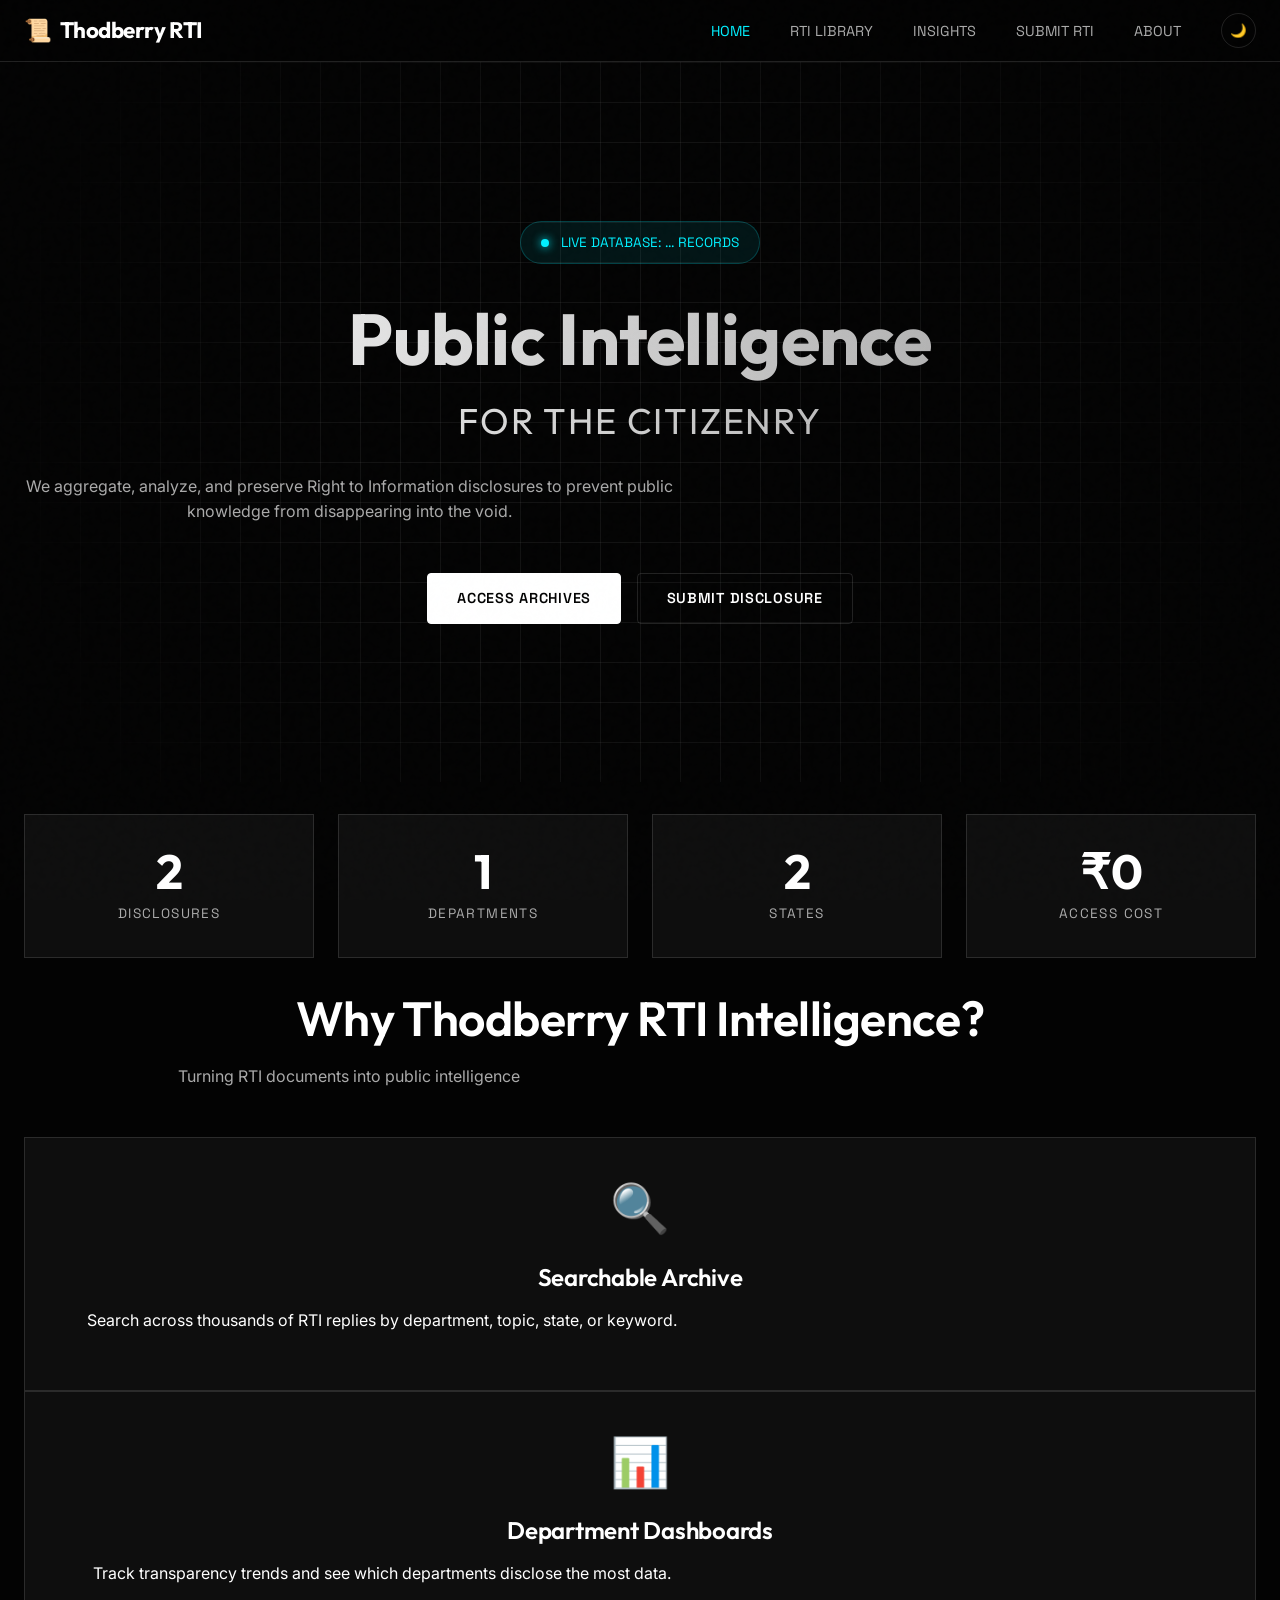
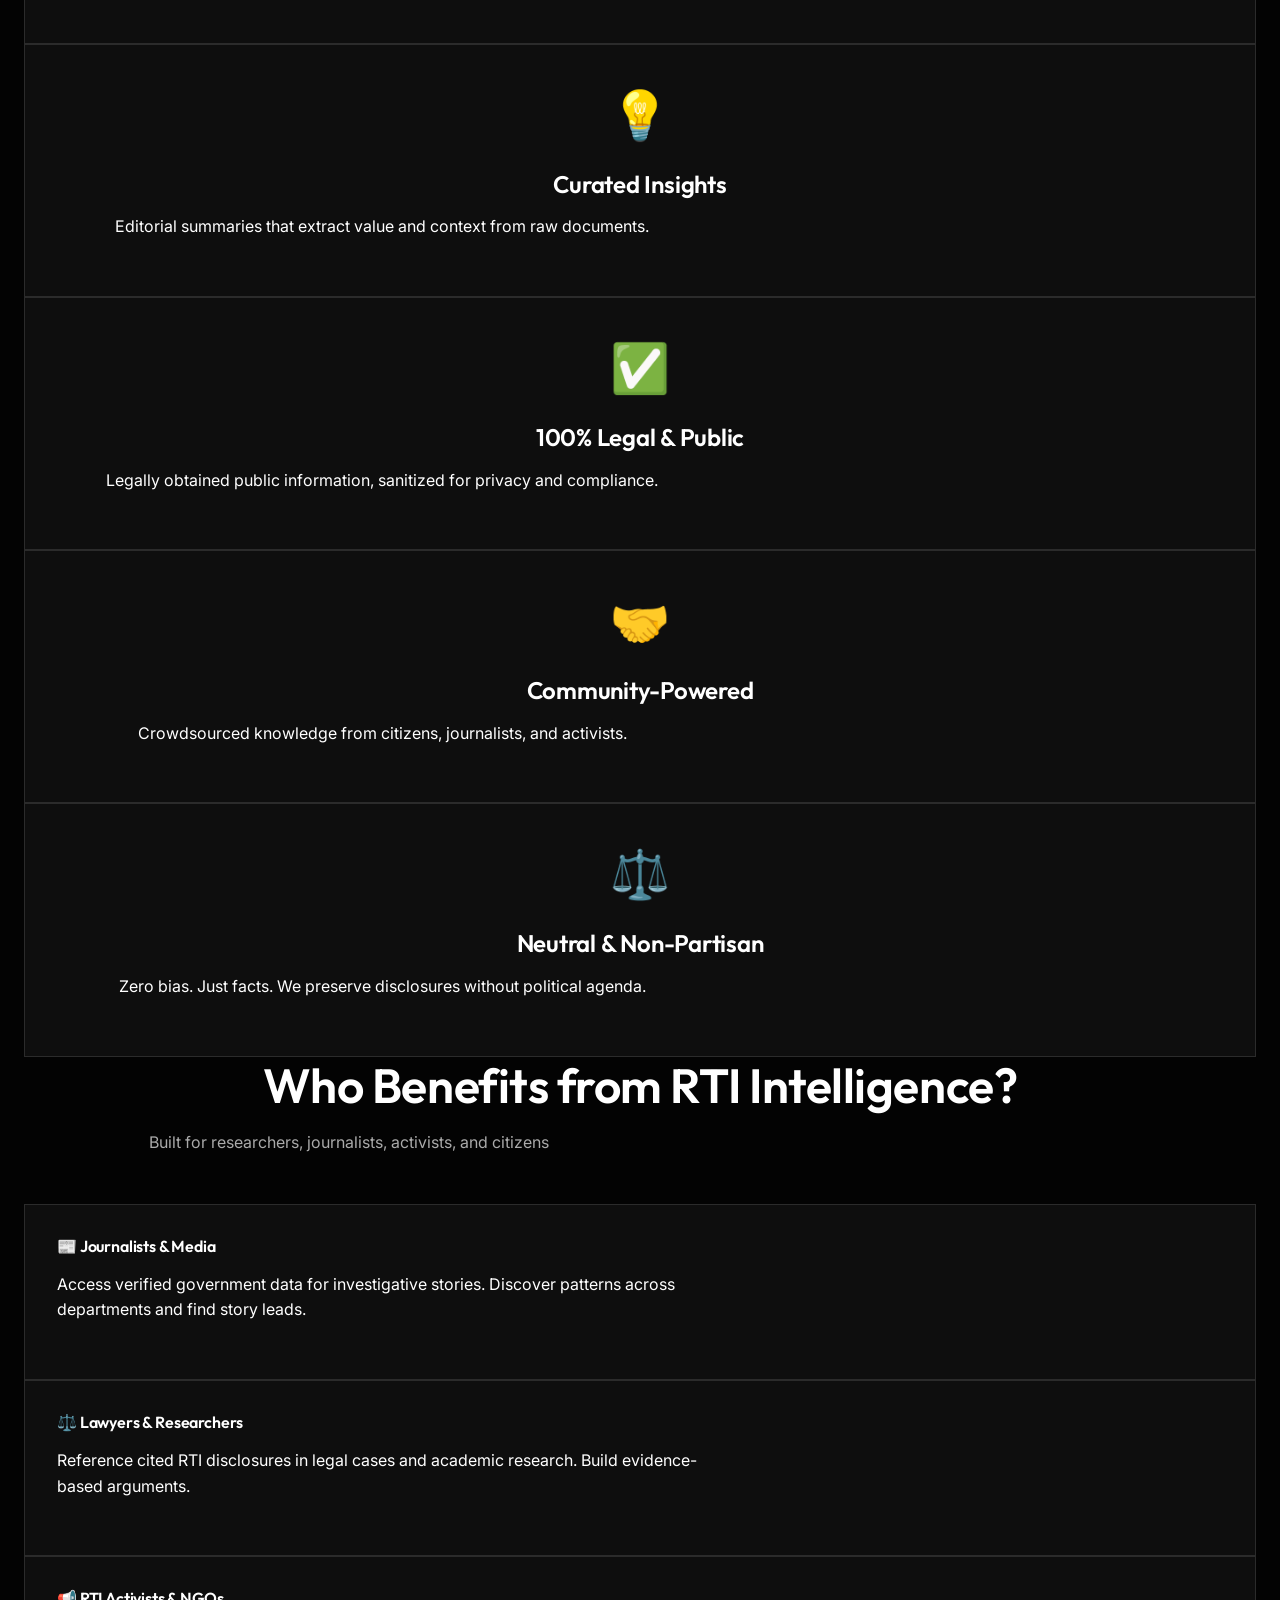
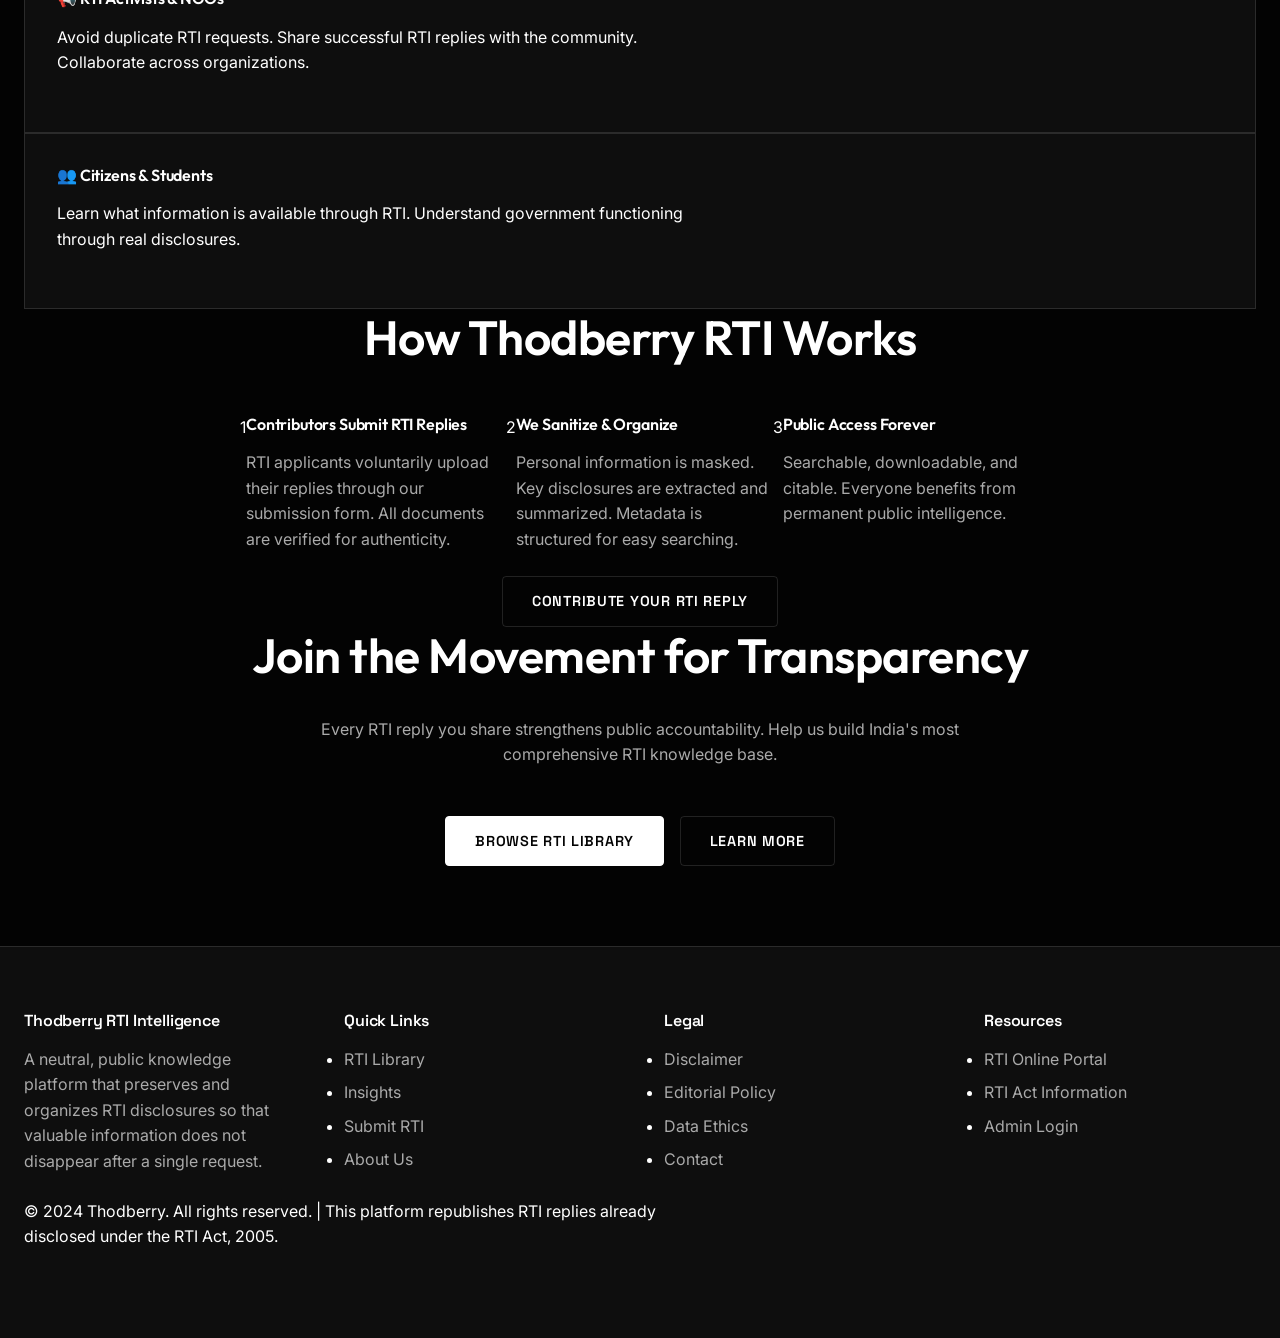
==== index.html @ 1f1fe6c7 "Update index.html" ====
<!DOCTYPE html>
<html lang="en">

<head>
  <meta charset="UTF-8">
  <meta name="viewport" content="width=device-width, initial-scale=1.0">
  <meta name="description"
    content="Thodberry RTI Intelligence - A public, searchable platform that organizes Right to Information (RTI) replies from across India into structured, easy-to-understand insights.">
  <meta name="keywords" content="RTI, Right to Information, India, transparency, governance, public information">
  <meta name="author" content="Thodberry">

  <!-- Open Graph -->
  <meta property="og:title" content="Thodberry RTI Intelligence">
  <meta property="og:description" content="Public knowledge platform that preserves and organizes RTI disclosures">
  <meta property="og:type" content="website">

  <title>Thodberry RTI Intelligence | Public RTI Knowledge Platform</title>

  <!-- Fonts -->
  <link rel="preconnect" href="https://fonts.googleapis.com">
  <link rel="preconnect" href="https://fonts.gstatic.com" crossorigin>
  <link
    href="https://fonts.googleapis.com/css2?family=Inter:wght@300;400;500&family=Outfit:wght@500;700;800&family=Space+Grotesk:wght@300;400;500;600&display=swap"
    rel="stylesheet">

  <!-- Stylesheets -->
  <link rel="stylesheet" href="assets/css/main.css">
  <link rel="stylesheet" href="assets/css/components.css">
</head>

<body>

  <!-- Navigation -->
  <nav class="navbar">
    <div class="container navbar-container">
      <a href="index.html" class="navbar-logo">
        <span>📜</span>
        <span>Thodberry RTI</span>
      </a>

      <ul class="navbar-menu">
        <li><a href="index.html" class="navbar-link active">Home</a></li>
        <li><a href="library.html" class="navbar-link">RTI Library</a></li>
        <li><a href="insights.html" class="navbar-link">Insights</a></li>
        <li><a href="submit.html" class="navbar-link">Submit RTI</a></li>
        <li><a href="about.html" class="navbar-link">About</a></li>
        <li>
          <button class="theme-toggle" aria-label="Toggle theme">🌙</button>
        </li>
      </ul>

      <button class="navbar-toggle" aria-label="Toggle navigation">
        <span></span>
        <span></span>
        <span></span>
      </button>
    </div>
  </nav>

  <!-- Hero Section -->
  <section class="hero-section">
    <div class="hero-bg-grid"></div>
    <div class="container text-center relative z-10" style="position: relative; z-index: 10;">

      <div class="hero-stats-pill">
        <span class="pulse-dot"
          style="display:inline-block; width:8px; height:8px; background:var(--accent-primary); border-radius:50%; box-shadow:0 0 10px var(--accent-primary);"></span>
        <span>LIVE DATABASE: <span id="hero-count">...</span> RECORDS</span>
      </div>

      <h1 class="mb-6">
        Public Intelligence<br>
        <span class="text-secondary"
          style="font-weight: 400; font-size: 0.5em; display:block; margin-top: 1rem; letter-spacing: 0.05em;">FOR THE
          CITIZENRY</span>
      </h1>

      <p class="text-xl text-secondary mb-8 hero-desc">
        We aggregate, analyze, and preserve Right to Information disclosures to prevent public knowledge from
        disappearing into the void.
      </p>

      <div class="flex gap-4 justify-center">
        <a href="library.html" class="btn btn-primary">
          Access Archives
        </a>
        <a href="submit.html" class="btn">
          Submit Disclosure
        </a>
      </div>
    </div>
  </section>

  <!-- Statistics: Bento Grid -->
  <section class="section" style="padding-top: 0;">
    <div class="container">
      <div class="stats-grid">
        <div class="stat-card">
          <div class="stat-value" id="total-rtis">0</div>
          <div class="stat-label">Disclosures</div>
        </div>
        <div class="stat-card">
          <div class="stat-value" id="total-departments">0</div>
          <div class="stat-label">Departments</div>
        </div>
        <div class="stat-card">
          <div class="stat-value" id="total-states">0</div>
          <div class="stat-label">States</div>
        </div>
        <div class="stat-card">
          <div class="stat-value">₹0</div>
          <div class="stat-label">Access Cost</div>
        </div>
      </div>
    </div>
  </section>

  <!-- Features -->
  <section class="section">
    <div class="container">
      <div class="text-center mb-8">
        <h2>Why Thodberry RTI Intelligence?</h2>
        <p class="text-lg text-secondary mx-auto text-center">Turning RTI documents into public intelligence</p>
      </div>

      <div class="grid grid-3">
        <!-- Card 1 -->
        <div class="card">
          <div class="card-header text-center">
            <div style="font-size: 3rem; margin-bottom: 1rem;">🔍</div>
            <h3 class="card-title">Searchable Archive</h3>
          </div>
          <div class="card-body text-center">
            <p>
              Search across thousands of RTI replies by department, topic, state, or keyword.
            </p>
          </div>
        </div>

        <!-- Card 2 -->
        <div class="card">
          <div class="card-header text-center">
            <div style="font-size: 3rem; margin-bottom: 1rem;">📊</div>
            <h3 class="card-title">Department Dashboards</h3>
          </div>
          <div class="card-body text-center">
            <p>
              Track transparency trends and see which departments disclose the most data.
            </p>
          </div>
        </div>

        <!-- Card 3 -->
        <div class="card">
          <div class="card-header text-center">
            <div style="font-size: 3rem; margin-bottom: 1rem;">💡</div>
            <h3 class="card-title">Curated Insights</h3>
          </div>
          <div class="card-body text-center">
            <p>
              Editorial summaries that extract value and context from raw documents.
            </p>
          </div>
        </div>

        <!-- Card 4 -->
        <div class="card">
          <div class="card-header text-center">
            <div style="font-size: 3rem; margin-bottom: 1rem;">✅</div>
            <h3 class="card-title">100% Legal & Public</h3>
          </div>
          <div class="card-body text-center">
            <p>
              Legally obtained public information, sanitized for privacy and compliance.
            </p>
          </div>
        </div>

        <!-- Card 5 -->
        <div class="card">
          <div class="card-header text-center">
            <div style="font-size: 3rem; margin-bottom: 1rem;">🤝</div>
            <h3 class="card-title">Community-Powered</h3>
          </div>
          <div class="card-body text-center">
            <p>
              Crowdsourced knowledge from citizens, journalists, and activists.
            </p>
          </div>
        </div>

        <!-- Card 6 -->
        <div class="card">
          <div class="card-header text-center">
            <div style="font-size: 3rem; margin-bottom: 1rem;">⚖️</div>
            <h3 class="card-title">Neutral & Non-Partisan</h3>
          </div>
          <div class="card-body text-center">
            <p>
              Zero bias. Just facts. We preserve disclosures without political agenda.
            </p>
          </div>
        </div>
      </div>
    </div>
  </section>

  <!-- Who Uses This -->
  <section class="section bg-alt">
    <div class="container">
      <div class="text-center mb-8">
        <h2>Who Benefits from RTI Intelligence?</h2>
        <p class="text-lg text-secondary mx-auto text-center">Built for researchers, journalists, activists, and
          citizens</p>
      </div>

      <div class="grid grid-2">
        <div class="card card-glass">
          <h4>📰 Journalists & Media</h4>
          <p>Access verified government data for investigative stories. Discover patterns across departments and find
            story leads.</p>
        </div>

        <div class="card card-glass">
          <h4>⚖️ Lawyers & Researchers</h4>
          <p>Reference cited RTI disclosures in legal cases and academic research. Build evidence-based arguments.</p>
        </div>

        <div class="card card-glass">
          <h4>📢 RTI Activists & NGOs</h4>
          <p>Avoid duplicate RTI requests. Share successful RTI replies with the community. Collaborate across
            organizations.</p>
        </div>

        <div class="card card-glass">
          <h4>👥 Citizens & Students</h4>
          <p>Learn what information is available through RTI. Understand government functioning through real
            disclosures.</p>
        </div>
      </div>
    </div>
  </section>

  <!-- How It Works -->
  <section class="section">
    <div class="container container-narrow">
      <div class="text-center mb-8">
        <h2>How Thodberry RTI Works</h2>
      </div>

      <div class="flex flex-col gap-6" style="max-width: 800px; margin: 0 auto;">
        <div class="flex gap-6 items-center">
          <div class="step-number">1</div>
          <div>
            <h4>Contributors Submit RTI Replies</h4>
            <p class="text-secondary">RTI applicants voluntarily upload their replies through our submission form. All
              documents are verified for authenticity.</p>
          </div>
        </div>

        <div class="flex gap-6 items-center">
          <div class="step-number">2</div>
          <div>
            <h4>We Sanitize & Organize</h4>
            <p class="text-secondary">Personal information is masked. Key disclosures are extracted and summarized.
              Metadata is structured for easy searching.</p>
          </div>
        </div>

        <div class="flex gap-6 items-center">
          <div class="step-number">3</div>
          <div>
            <h4>Public Access Forever</h4>
            <p class="text-secondary">Searchable, downloadable, and citable. Everyone benefits from permanent public
              intelligence.</p>
          </div>
        </div>
      </div>

      <div class="text-center mt-8">
        <a href="submit.html" class="btn btn-accent btn-lg">Contribute Your RTI Reply</a>
      </div>
    </div>
  </section>

  <!-- CTA Section -->
  <section class="section bg-alt">
    <div class="container text-center">
      <h2 class="mb-6">Join the Movement for Transparency</h2>
      <p class="text-xl text-secondary mb-8" style="max-width: 700px; margin-left: auto; margin-right: auto;">
        Every RTI reply you share strengthens public accountability.
        Help us build India's most comprehensive RTI knowledge base.
      </p>
      <div class="flex justify-center gap-4 flex-wrap">
        <a href="library.html" class="btn btn-primary btn-lg">Browse RTI Library</a>
        <a href="about.html" class="btn btn-outline btn-lg">Learn More</a>
      </div>
    </div>
  </section>

  <!-- Footer -->
  <footer class="footer">
    <div class="container">
      <div class="footer-grid">
        <div class="footer-section">
          <h4>Thodberry RTI Intelligence</h4>
          <p class="text-secondary">
            A neutral, public knowledge platform that preserves and organizes RTI disclosures
            so that valuable information does not disappear after a single request.
          </p>
        </div>

        <div class="footer-section">
          <h4>Quick Links</h4>
          <ul class="footer-links">
            <li><a href="library.html">RTI Library</a></li>
            <li><a href="insights.html">Insights</a></li>
            <li><a href="submit.html">Submit RTI</a></li>
            <li><a href="about.html">About Us</a></li>
          </ul>
        </div>

        <div class="footer-section">
          <h4>Legal</h4>
          <ul class="footer-links">
            <li><a href="about.html#disclaimer">Disclaimer</a></li>
            <li><a href="about.html#editorial-policy">Editorial Policy</a></li>
            <li><a href="about.html#data-ethics">Data Ethics</a></li>
            <li><a href="about.html#contact">Contact</a></li>
          </ul>
        </div>

        <div class="footer-section">
          <h4>Resources</h4>
          <ul class="footer-links">
            <li><a href="https://rtionline.gov.in" target="_blank" rel="noopener">RTI Online Portal</a></li>
            <li><a href="https://rti.gov.in" target="_blank" rel="noopener">RTI Act Information</a></li>
            <li><a href="admin/login.html">Admin Login</a></li>
          </ul>
        </div>
      </div>

      <div class="footer-bottom">
        <p>&copy; 2024 Thodberry. All rights reserved. | This platform republishes RTI replies already disclosed under
          the RTI Act, 2005.</p>
      </div>
    </div>
  </footer>

  <!-- Scripts -->
  <script src="config.js"></script>
  <script src="assets/js/main.js"></script>

  <!-- Load stats from data -->
  <script>
    async function loadStats() {
      try {
        const response = await fetch('data/rti-data.json');
        const data = await response.json();

        const totalRTIs = data.rtis.length;
        const departments = new Set(data.rtis.map(r => r.department));
        const states = new Set(data.rtis.map(r => r.state));

        animateValue('total-rtis', 0, totalRTIs, 2000);
        animateValue('total-departments', 0, departments.size, 2000);
        animateValue('total-states', 0, states.size, 2000);
        animateValue('total-disclosures', 0, totalRTIs, 2000);
      } catch (error) {
        console.log('Stats will be available once RTI data is added');
      }
    }

    function animateValue(id, start, end, duration) {
      const element = document.getElementById(id);
      if (!element) return;

      const range = end - start;
      const increment = range / (duration / 16);
      let current = start;

      const timer = setInterval(function () {
        current += increment;
        if (current >= end) {
          element.textContent = end;
          clearInterval(timer);
        } else {
          element.textContent = Math.floor(current);
        }
      }, 16);
    }

    loadStats();
  </script>
</body>

</html>
---- assets/css/main.css ----
/* 
====================================================================
   THODBERRY INTELLIGENCE - 'VOID' DESIGN SYSTEM (FIXED)
   Premium / Dark / Usable
   Updated: Dec 2025 (Reverted & Polished)
==================================================================== 
*/

:root {
    /* --- PALETTE: THE VOID (Revised for Contrast) --- */
    --bg-void: #030303;
    /* Deepest black */
    --bg-surface: #0E0E0E;
    /* Elevated surface */
    --bg-panel: #161616;
    /* Card background */

    /* --- ACCENTS --- */
    --accent-primary: #00F0FF;
    /* Electric Cyan */
    --accent-secondary: #7000FF;
    /* Deep Violet */
    --accent-alert: #FF2E2E;
    /* Critical/Error */
    --accent-success: #00FF94;
    /* Success */

    /* --- TEXT --- */
    --text-primary: #FFFFFF;
    /* Pure White for max contrast */
    --text-secondary: #AAAAAA;
    /* Readable Grey */
    --text-muted: #666666;
    /* Labels */

    /* --- BORDERS --- */
    --border-subtle: rgba(255, 255, 255, 0.12);
    --border-glow: rgba(0, 240, 255, 0.4);

    /* --- TYPOGRAPHY (Scaled Down slightly for fit) --- */
    --font-display: 'Outfit', sans-serif;
    --font-body: 'Inter', sans-serif;
    --font-mono: 'Space Grotesk', monospace;

    /* --- SPACING & EFFECTS --- */
    --glass: blur(16px) saturate(180%);
    --radius-sm: 4px;
    --radius-md: 8px;
    --radius-lg: 16px;

    --noise: url("data:image/svg+xml,%3Csvg viewBox='0 0 200 200' xmlns='http://www.w3.org/2000/svg'%3E%3Cfilter id='noiseFilter'%3E%3CfeTurbulence type='fractalNoise' baseFrequency='0.65' numOctaves='3' stitchTiles='stitch'/%3E%3C/filter%3E%3Crect width='100%25' height='100%25' filter='url(%23noiseFilter)' opacity='0.05'/%3E%3C/svg%3E");
}

/* --- RESET & BASE --- */
*,
*::before,
*::after {
    box-sizing: border-box;
    margin: 0;
    padding: 0;
}

html {
    scroll-behavior: smooth;
    font-size: 16px;
}

body {
    background-color: var(--bg-void);
    color: var(--text-primary);
    font-family: var(--font-body);
    line-height: 1.6;
    overflow-x: hidden;
    position: relative;
}

/* Noise Texture Overlay */
body::after {
    content: "";
    position: fixed;
    top: 0;
    left: 0;
    width: 100%;
    height: 100%;
    background-image: var(--noise);
    pointer-events: none;
    z-index: 9999;
    opacity: 0.3;
    /* Reduced opacity for better text clarity */
}

/* --- TYPOGRAPHY --- */
h1,
h2,
h3,
h4,
h5,
h6 {
    font-family: var(--font-display);
    font-weight: 600;
    line-height: 1.2;
    letter-spacing: -0.01em;
    color: #fff;
    margin-bottom: 1rem;
}

h1 {
    font-size: clamp(2.5rem, 6vw, 4.5rem);
    /* Scaled down from 6rem for better fit */
    font-weight: 700;
    background: linear-gradient(to right, #fff, #999);
    -webkit-background-clip: text;
    background-clip: text;
    -webkit-text-fill-color: transparent;
}

h2 {
    font-size: clamp(2rem, 4vw, 3rem);
}

p {
    max-width: 65ch;
    margin-bottom: 1.5rem;
}

a {
    color: inherit;
    text-decoration: none;
    transition: color 0.3s ease;
}

/* --- FORM INPUTS (CRITICAL FIX FOR ADMIN) --- */
.form-input,
.form-select,
.form-textarea {
    width: 100%;
    padding: 0.8rem;
    background: #1A1A1A;
    /* Solid dark background, no transparency */
    border: 1px solid var(--border-subtle);
    color: #FFFFFF;
    /* Force white text */
    font-family: var(--font-body);
    border-radius: var(--radius-sm);
    transition: all 0.3s ease;
}

/* Fix for Select Dropdowns in Dark Mode */
.form-select option {
    background-color: #1A1A1A;
    color: #FFFFFF;
}

.form-input:focus,
.form-select:focus,
.form-textarea:focus {
    outline: none;
    border-color: var(--accent-primary);
    box-shadow: 0 0 15px -5px var(--accent-primary);
    background: #222;
}

/* --- BUTTONS --- */
.btn {
    display: inline-flex;
    align-items: center;
    justify-content: center;
    padding: 0.8rem 1.8rem;
    font-family: var(--font-mono);
    font-size: 0.9rem;
    font-weight: 600;
    text-transform: uppercase;
    letter-spacing: 0.05em;
    border: 1px solid var(--border-subtle);
    background: transparent;
    color: var(--text-primary);
    cursor: pointer;
    transition: all 0.3s;
    border-radius: var(--radius-sm);
    /* Added rounding for refinement */
}

.btn:hover {
    border-color: var(--accent-primary);
    color: var(--accent-primary);
    background: rgba(0, 240, 255, 0.05);
}

.btn-primary {
    background: var(--text-primary);
    color: var(--bg-void);
    border-color: var(--text-primary);
}

.btn-primary:hover {
    background: var(--accent-primary);
    border-color: var(--accent-primary);
    color: #000;
}

/* --- UTILITIES --- */
.container {
    width: 100%;
    max-width: 1300px;
    margin: 0 auto;
    padding: 0 1.5rem;
}

.text-center {
    text-align: center;
}

.flex {
    display: flex;
}

.justify-center {
    justify-content: center;
}

.gap-4 {
    gap: 1rem;
}

.mb-6 {
    margin-bottom: 2rem;
}

.mb-8 {
    margin-bottom: 3rem;
}

.text-secondary {
    color: var(--text-secondary);
}
---- assets/css/components.css ----
/* 
====================================================================
   THODBERRY INTELLIGENCE - 'VOID' COMPONENTS (FIXED)
   Holographic / Glass / Usable
   Updated: Dec 2025 (Reverted & Polished)
==================================================================== 
*/

/* --- NAVBAR: HYBRID (Glass but Stable) --- */
/* Fixed alignment issues by moving to full-width but keeping glass aesthetic */
.navbar {
    position: sticky;
    /* Switched from fixed to sticky for stability */
    top: 0;
    width: 100%;
    background: rgba(3, 3, 3, 0.8);
    backdrop-filter: var(--glass);
    border-bottom: 1px solid var(--border-subtle);
    padding: 0.8rem 0;
    z-index: 1000;
}

.navbar-container {
    display: flex;
    /* Flexbox for alignment */
    justify-content: space-between;
    align-items: center;
    height: 100%;
}

.navbar-logo {
    font-family: var(--font-display);
    font-weight: 700;
    font-size: 1.4rem;
    letter-spacing: -0.02em;
    display: flex;
    align-items: center;
    gap: 0.5rem;
    color: white;
}

.navbar-menu {
    display: flex;
    gap: 2.5rem;
    list-style: none;
    align-items: center;
}

.navbar-link {
    font-family: var(--font-mono);
    font-size: 0.9rem;
    text-transform: uppercase;
    color: var(--text-secondary);
    position: relative;
    transition: color 0.3s;
}

.navbar-link:hover,
.navbar-link.active {
    color: var(--accent-primary);
}

/* Theme Toggle (Style Only - Logic Disabled as user wants Dark only) */
.theme-toggle {
    background: transparent;
    border: 1px solid var(--border-subtle);
    color: var(--text-primary);
    border-radius: 50%;
    width: 35px;
    height: 35px;
    display: flex;
    align-items: center;
    justify-content: center;
    cursor: pointer;
    transition: all 0.3s;
}

.theme-toggle:hover {
    border-color: var(--accent-primary);
    color: var(--accent-primary);
}


/* --- HERO: BENTO GRID (Restored) --- */
.hero-section {
    min-height: 80vh;
    /* Reduced from 100vh for better scaling */
    display: flex;
    align-items: center;
    justify-content: center;
    position: relative;
    padding: 4rem 0;
}

.hero-bg-grid {
    position: absolute;
    top: 0;
    left: 0;
    width: 100%;
    height: 100%;
    background-image:
        linear-gradient(var(--border-subtle) 1px, transparent 1px),
        linear-gradient(90deg, var(--border-subtle) 1px, transparent 1px);
    background-size: 40px 40px;
    /* Tighter grid */
    mask-image: radial-gradient(circle at center, black 40%, transparent 90%);
    -webkit-mask-image: radial-gradient(circle at center, black 40%, transparent 90%);
    z-index: -1;
    opacity: 0.5;
}

.hero-stats-pill {
    display: inline-flex;
    align-items: center;
    gap: 0.8rem;
    padding: 0.6rem 1.2rem;
    background: rgba(0, 240, 255, 0.08);
    /* Darker tint */
    border: 1px solid rgba(0, 240, 255, 0.2);
    border-radius: 50px;
    font-family: var(--font-mono);
    font-size: 0.85rem;
    color: var(--accent-primary);
    margin-bottom: 2rem;
}

/* --- CARDS: HOLOGRAPHIC REDUX --- */
.card {
    background: var(--bg-surface);
    border: 1px solid var(--border-subtle);
    padding: 2rem;
    position: relative;
    transition: all 0.3s ease;
    overflow: hidden;
}

.card:hover {
    border-color: var(--accent-primary);
    /* Simple glow border instead of complex gradients */
    background: var(--bg-panel);
    box-shadow: 0 10px 40px -10px rgba(0, 240, 255, 0.1);
}

.card h3 {
    font-size: 1.5rem;
    margin-bottom: 1rem;
    color: var(--text-primary);
}

/* --- STATS GRID --- */
.stats-grid {
    display: grid;
    grid-template-columns: repeat(auto-fit, minmax(200px, 1fr));
    gap: 1.5rem;
    /* Restored gap for better separation */
    margin: 2rem 0;
}

.stat-card {
    background: var(--bg-surface);
    border: 1px solid var(--border-subtle);
    padding: 2rem;
    text-align: center;
    transition: transform 0.3s;
}

.stat-card:hover {
    transform: translateY(-5px);
    border-color: var(--text-secondary);
}

.stat-value {
    font-family: var(--font-display);
    font-size: 3rem;
    font-weight: 700;
    line-height: 1;
    color: #fff;
    /* Reverted to solid white for clarity */
    margin-bottom: 0.5rem;
}

.stat-label {
    font-family: var(--font-mono);
    color: var(--text-secondary);
    font-size: 0.85rem;
    text-transform: uppercase;
    letter-spacing: 0.1em;
}

/* --- RTI DATA CARD --- */
.rti-card {
    background: var(--bg-surface);
    border: 1px solid var(--border-subtle);
    padding: 1.5rem;
    margin-bottom: 1rem;
    display: grid;
    gap: 0.5rem;
    transition: all 0.2s;
}

.rti-card:hover {
    border-color: var(--text-secondary);
    background: var(--bg-panel);
}

.rti-card-title {
    font-family: var(--font-display);
    font-size: 1.2rem;
    color: var(--text-primary);
}

.rti-card-meta {
    font-family: var(--font-mono);
    font-size: 0.8rem;
    color: var(--text-muted);
    display: flex;
    flex-wrap: wrap;
    gap: 1rem;
}

.department-badge {
    background: rgba(255, 255, 255, 0.1);
    padding: 0.3rem 0.8rem;
    border-radius: 4px;
    font-size: 0.75rem;
    color: #fff;
    font-weight: 500;
}

/* --- FOOTER --- */
.footer {
    border-top: 1px solid var(--border-subtle);
    padding: 4rem 0;
    margin-top: 5rem;
    background: var(--bg-surface);
}

.footer-grid {
    display: grid;
    grid-template-columns: repeat(auto-fit, minmax(200px, 1fr));
    /* Better responsive wrapping */
    gap: 3rem;
}

.footer h4 {
    font-family: var(--font-mono);
    font-size: 1rem;
    color: #fff;
}

.footer-links a {
    color: var(--text-secondary);
    display: block;
    margin-bottom: 0.5rem;
}

.footer-links a:hover {
    color: var(--accent-primary);
}

/* --- MOBILE --- */
.navbar-toggle {
    display: none;
    background: none;
    border: none;
    flex-direction: column;
    gap: 6px;
    cursor: pointer;
}

.navbar-toggle span {
    display: block;
    width: 28px;
    height: 2px;
    background: white;
}

@media (max-width: 768px) {
    .navbar-menu {
        display: none;
        /* JS Toggles this */
        position: absolute;
        top: 100%;
        left: 0;
        width: 100%;
        background: var(--bg-surface);
        flex-direction: column;
        padding: 2rem;
        border-bottom: 1px solid var(--border-subtle);
    }

    .navbar-menu.active {
        display: flex;
    }

    .navbar-toggle {
        display: flex;
    }
}
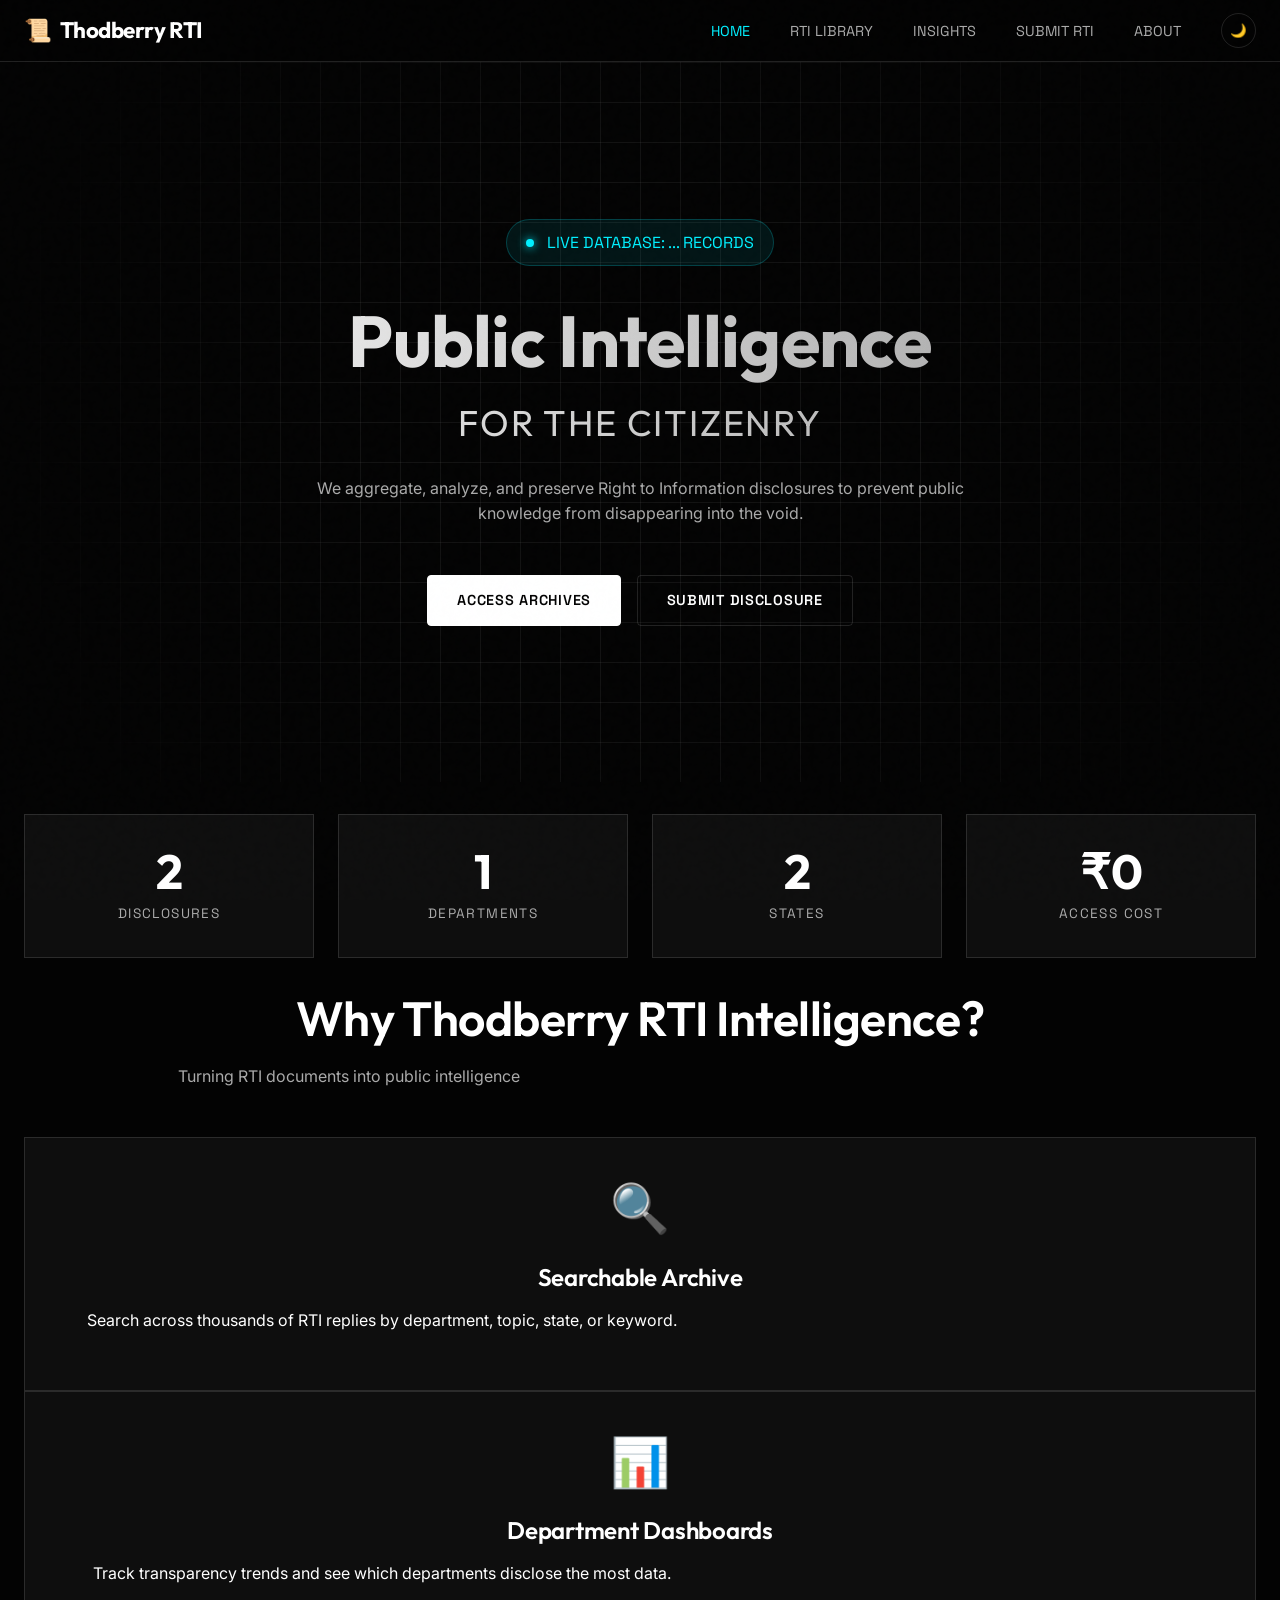
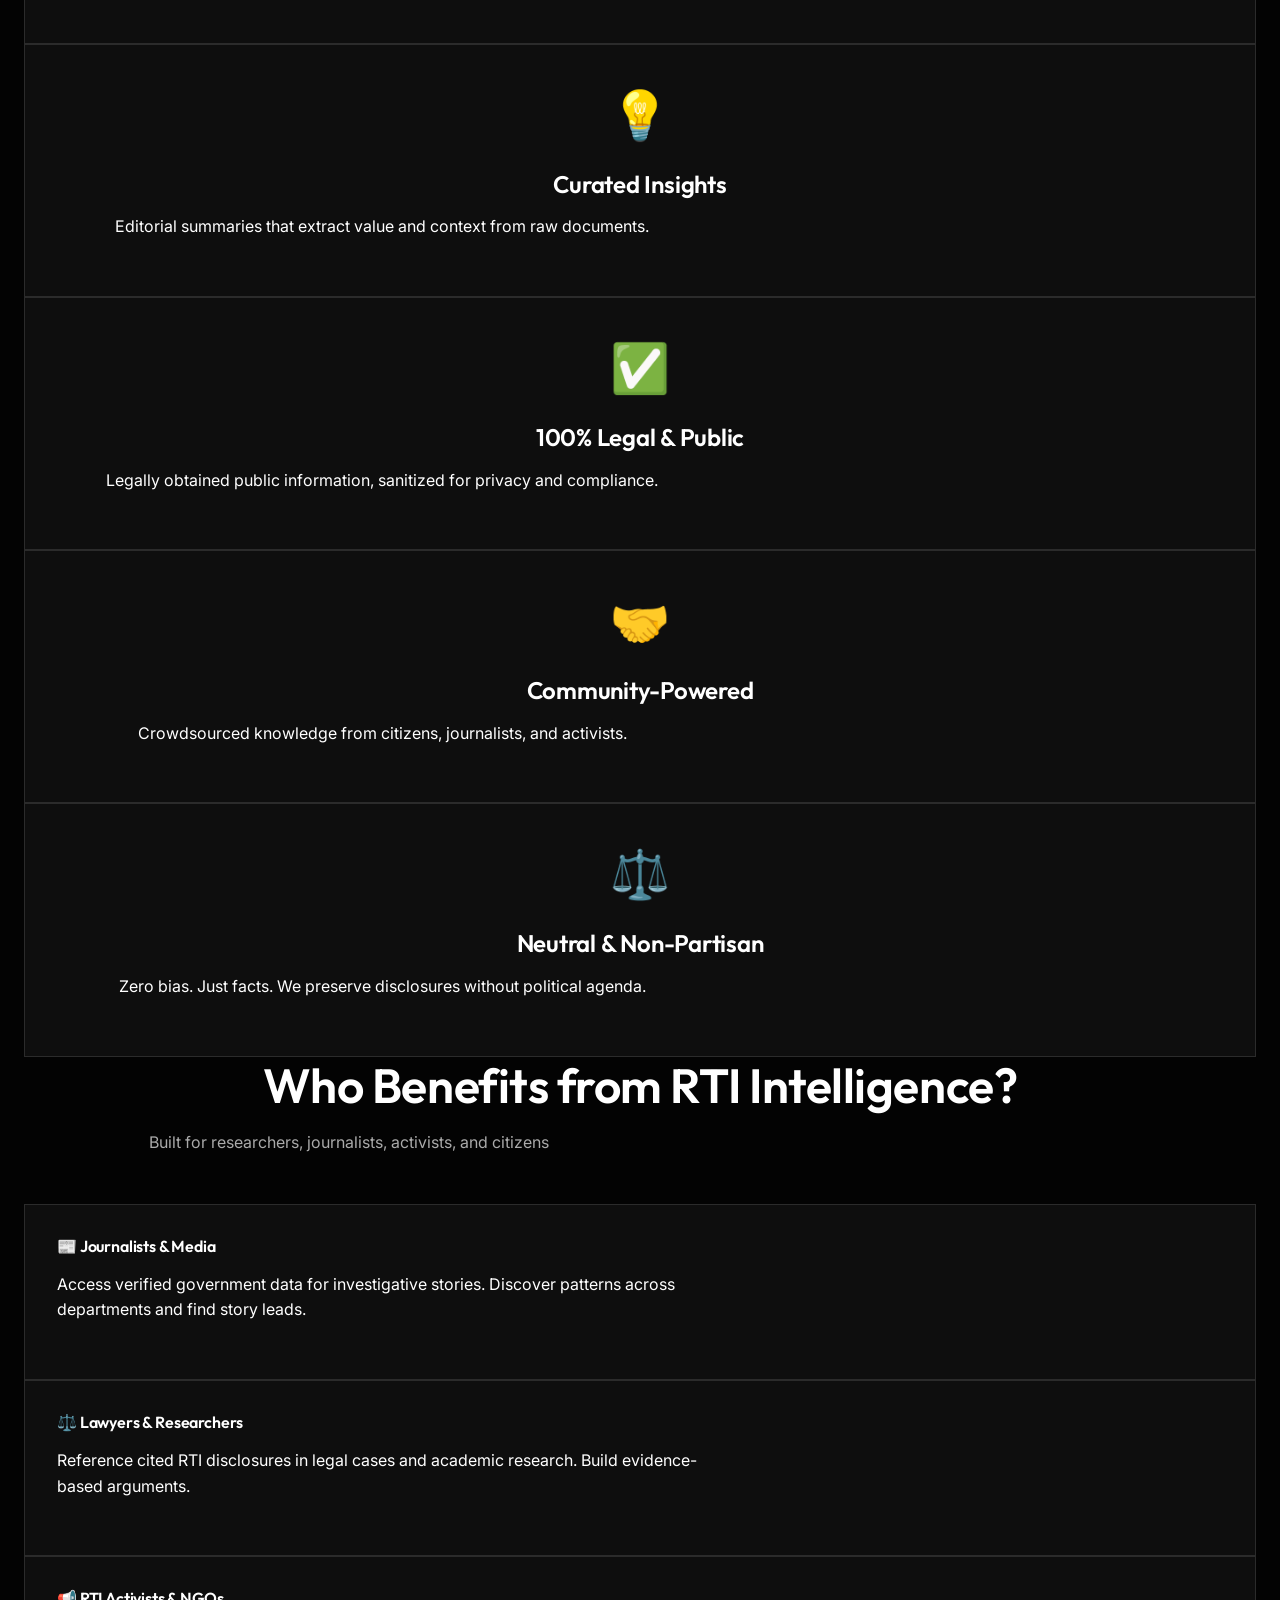
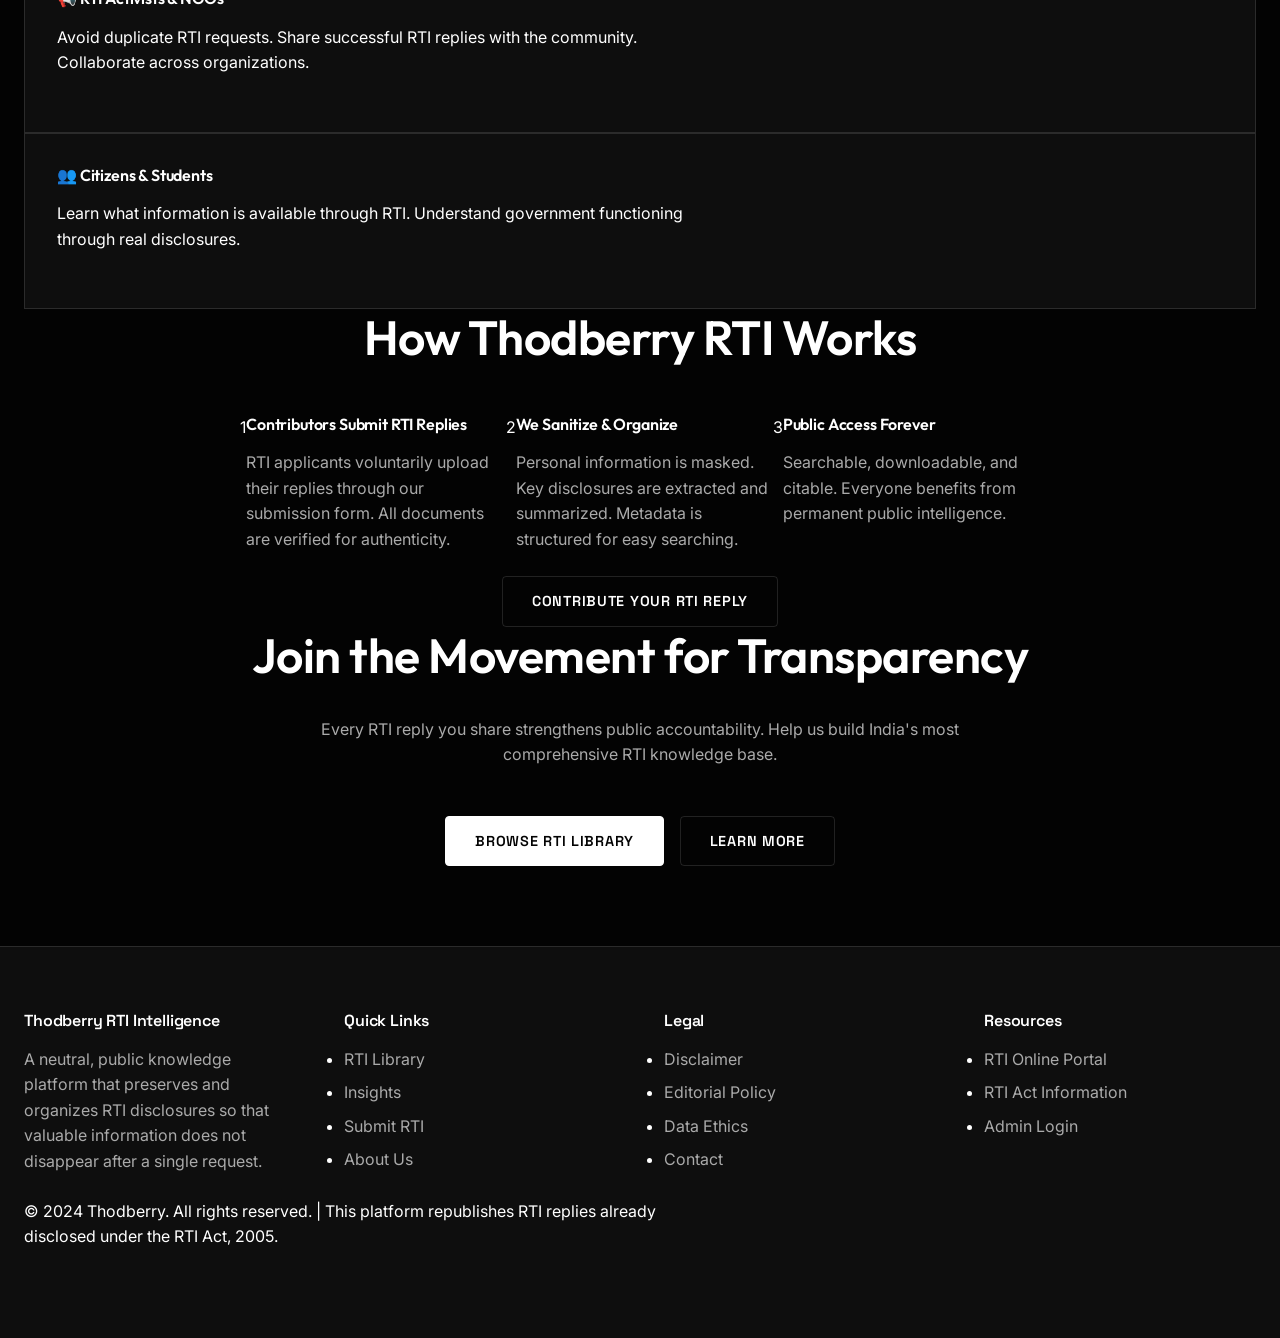
==== commit 5ef028f6: "Update index.html" ====
--- a/index.html
+++ b/index.html
@@ -120,7 +120,8 @@
     <div class="container">
       <div class="text-center mb-8">
         <h2>Why Thodberry RTI Intelligence?</h2>
-        <p class="text-lg text-secondary mx-auto text-center">Turning RTI documents into public intelligence</p>
+        <p class="text-lg text-secondary mx-auto text-center force-center">Turning RTI documents into public
+          intelligence</p>
       </div>
 
       <div class="grid grid-3">
@@ -210,7 +211,8 @@
     <div class="container">
       <div class="text-center mb-8">
         <h2>Who Benefits from RTI Intelligence?</h2>
-        <p class="text-lg text-secondary mx-auto text-center">Built for researchers, journalists, activists, and
+        <p class="text-lg text-secondary mx-auto text-center force-center">Built for researchers, journalists,
+          activists, and
           citizens</p>
       </div>
 
--- a/assets/css/components.css
+++ b/assets/css/components.css
@@ -119,9 +119,19 @@
     border: 1px solid rgba(0, 240, 255, 0.2);
     border-radius: 50px;
     font-family: var(--font-mono);
-    font-size: 0.85rem;
     color: var(--accent-primary);
+    display: inline-flex;
+    align-items: center;
+    justify-content: center;
     margin-bottom: 2rem;
+}
+
+.hero-desc {
+    max-width: 700px;
+    margin-left: auto !important;
+    margin-right: auto !important;
+    text-align: center !important;
+    display: block;
 }
 
 /* --- CARDS: HOLOGRAPHIC REDUX --- */
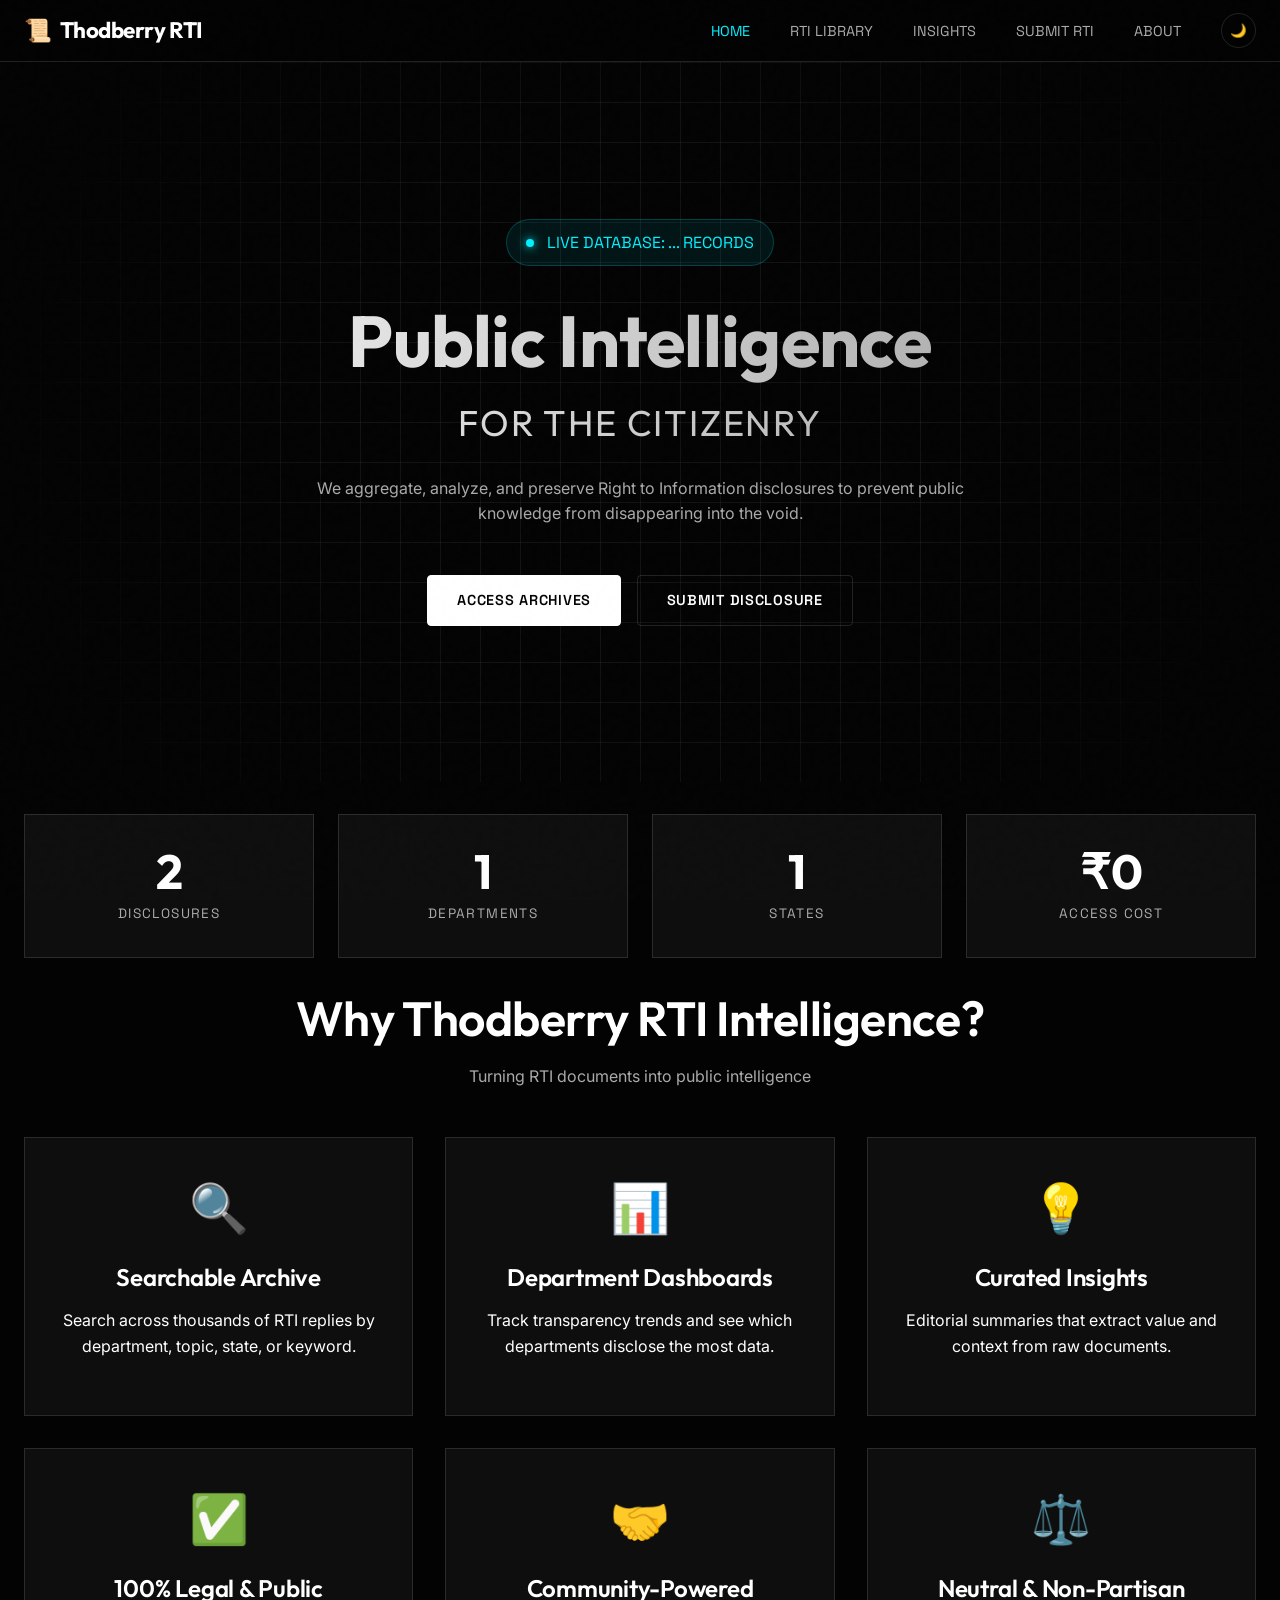
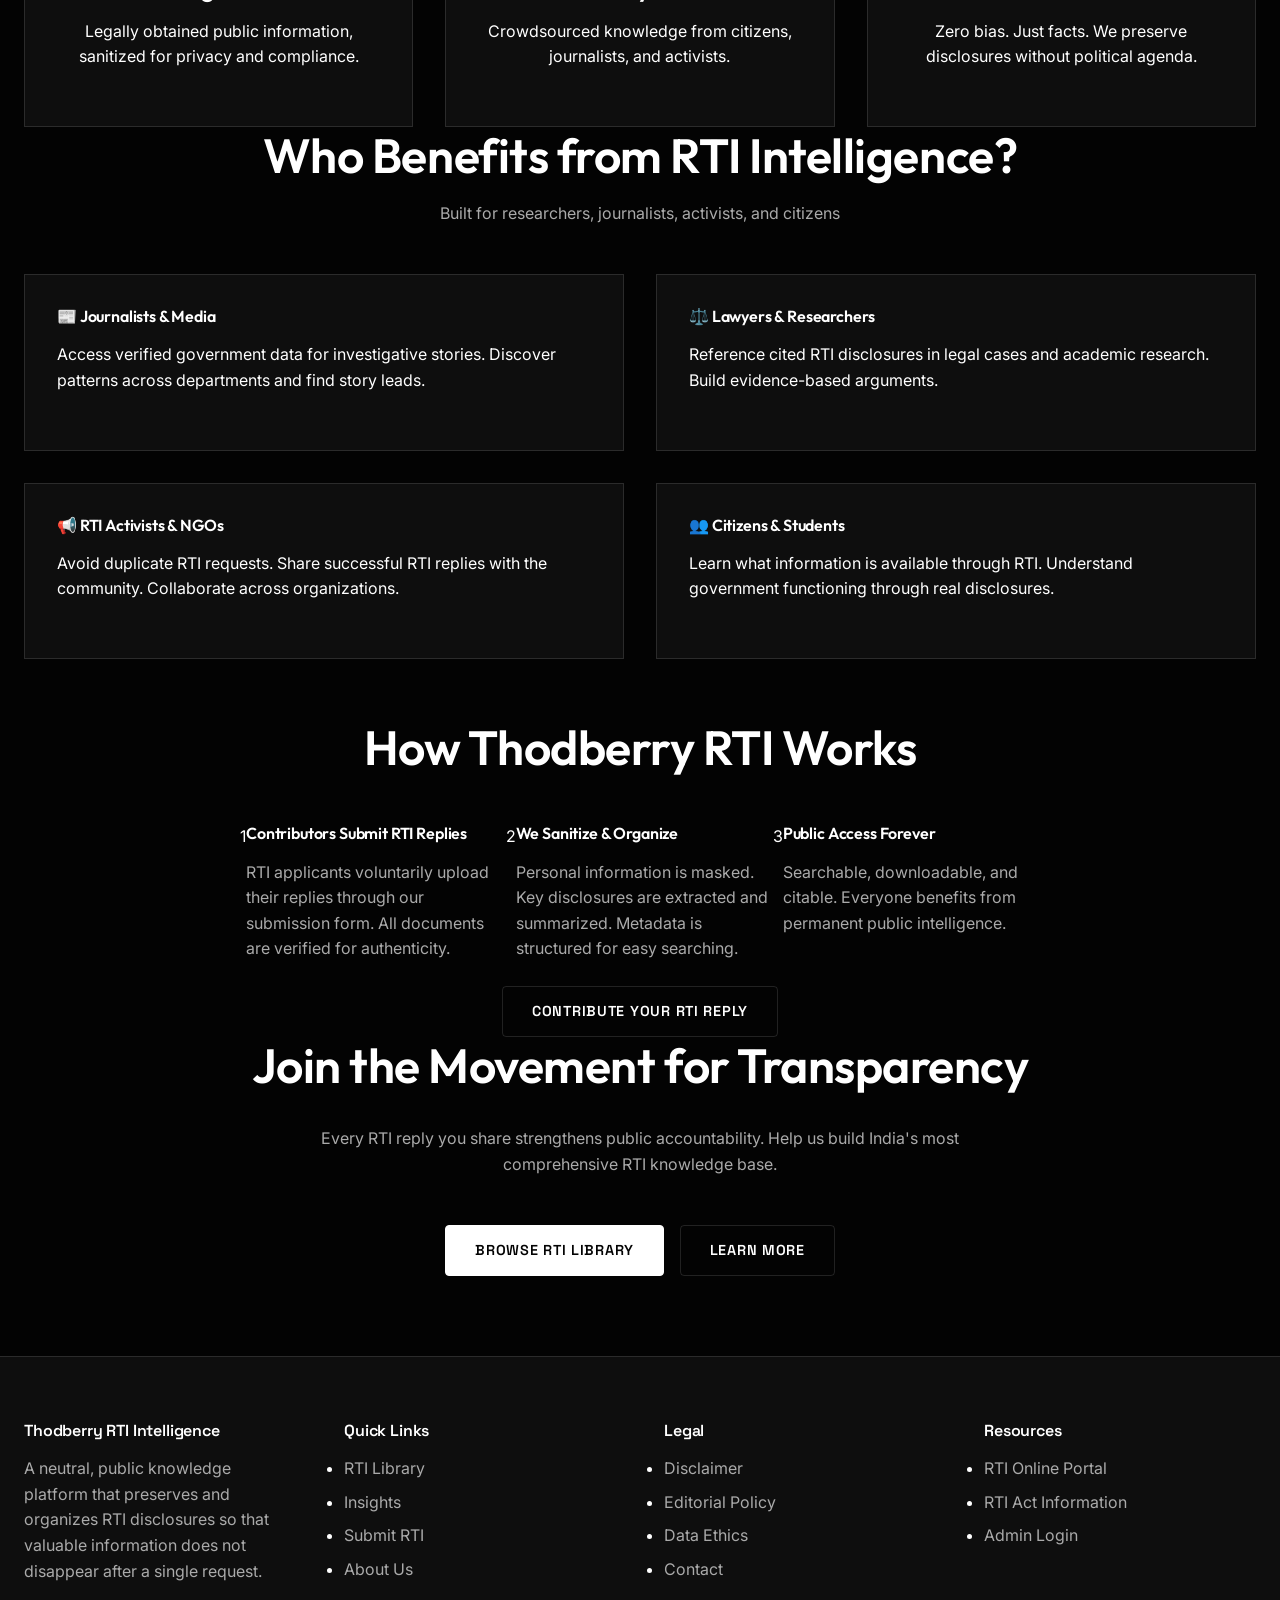
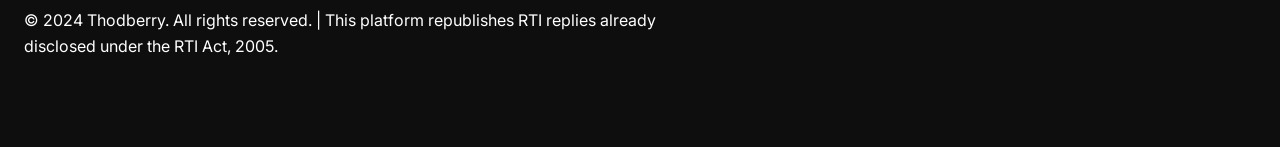
==== commit e497c0df: "Update index.html" ====
--- a/index.html
+++ b/index.html
@@ -240,6 +240,9 @@
             disclosures.</p>
         </div>
       </div>
+
+      <!-- Spacer -->
+      <div style="height: 60px;"></div>
     </div>
   </section>
 
--- a/assets/css/main.css
+++ b/assets/css/main.css
@@ -210,6 +210,21 @@
     text-align: center;
 }
 
+.mx-auto {
+    margin-left: auto;
+    margin-right: auto;
+}
+
+/* Reusable Force Center for stubborn elements */
+.force-center {
+    display: block !important;
+    margin-left: auto !important;
+    margin-right: auto !important;
+    text-align: center !important;
+    max-width: 800px;
+    /* legible formatting */
+}
+
 .flex {
     display: flex;
 }
@@ -233,3 +248,31 @@
 .text-secondary {
     color: var(--text-secondary);
 }
+
+/* --- GRID SYSTEM --- */
+.grid {
+    display: grid;
+    gap: 2rem;
+}
+
+.grid-3 {
+    grid-template-columns: repeat(3, 1fr);
+}
+
+.grid-2 {
+    grid-template-columns: repeat(2, 1fr);
+}
+
+@media (max-width: 992px) {
+    .grid-3 {
+        grid-template-columns: repeat(2, 1fr);
+    }
+}
+
+@media (max-width: 768px) {
+
+    .grid-3,
+    .grid-2 {
+        grid-template-columns: 1fr;
+    }
+}
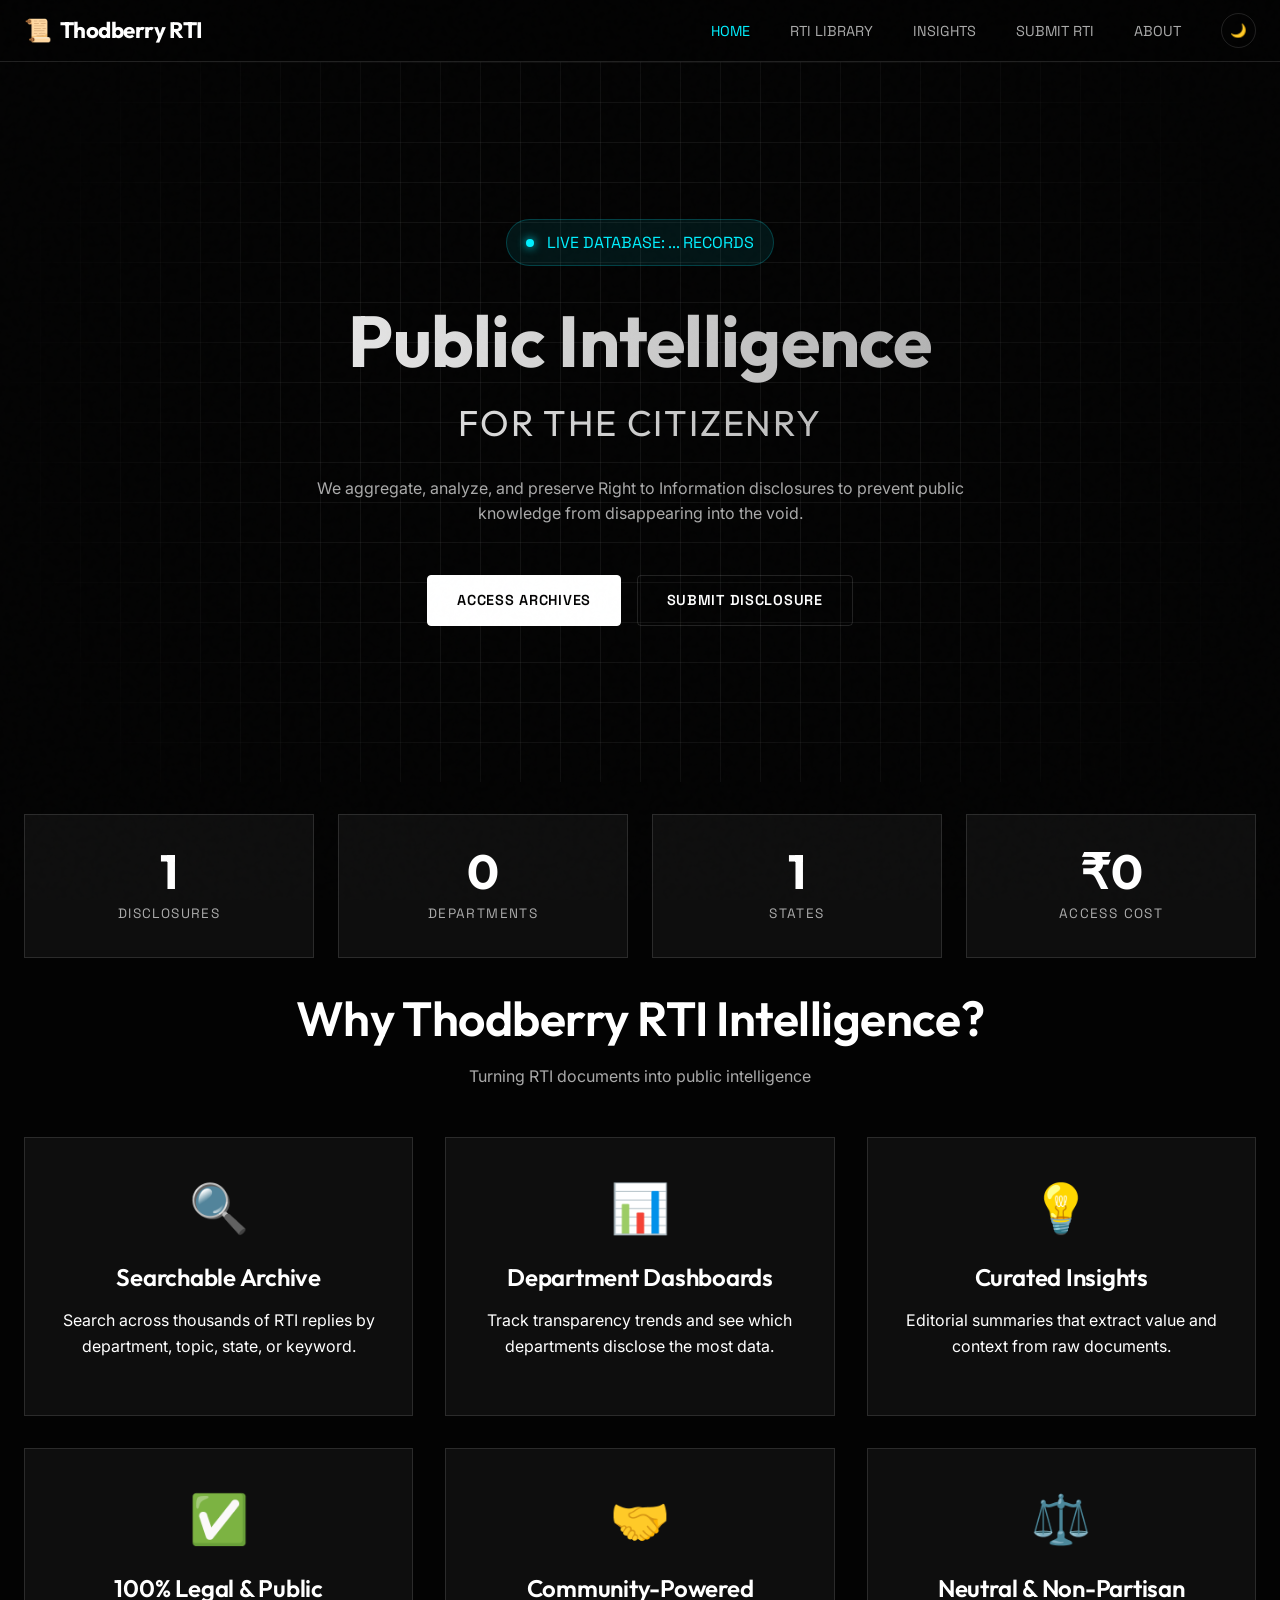
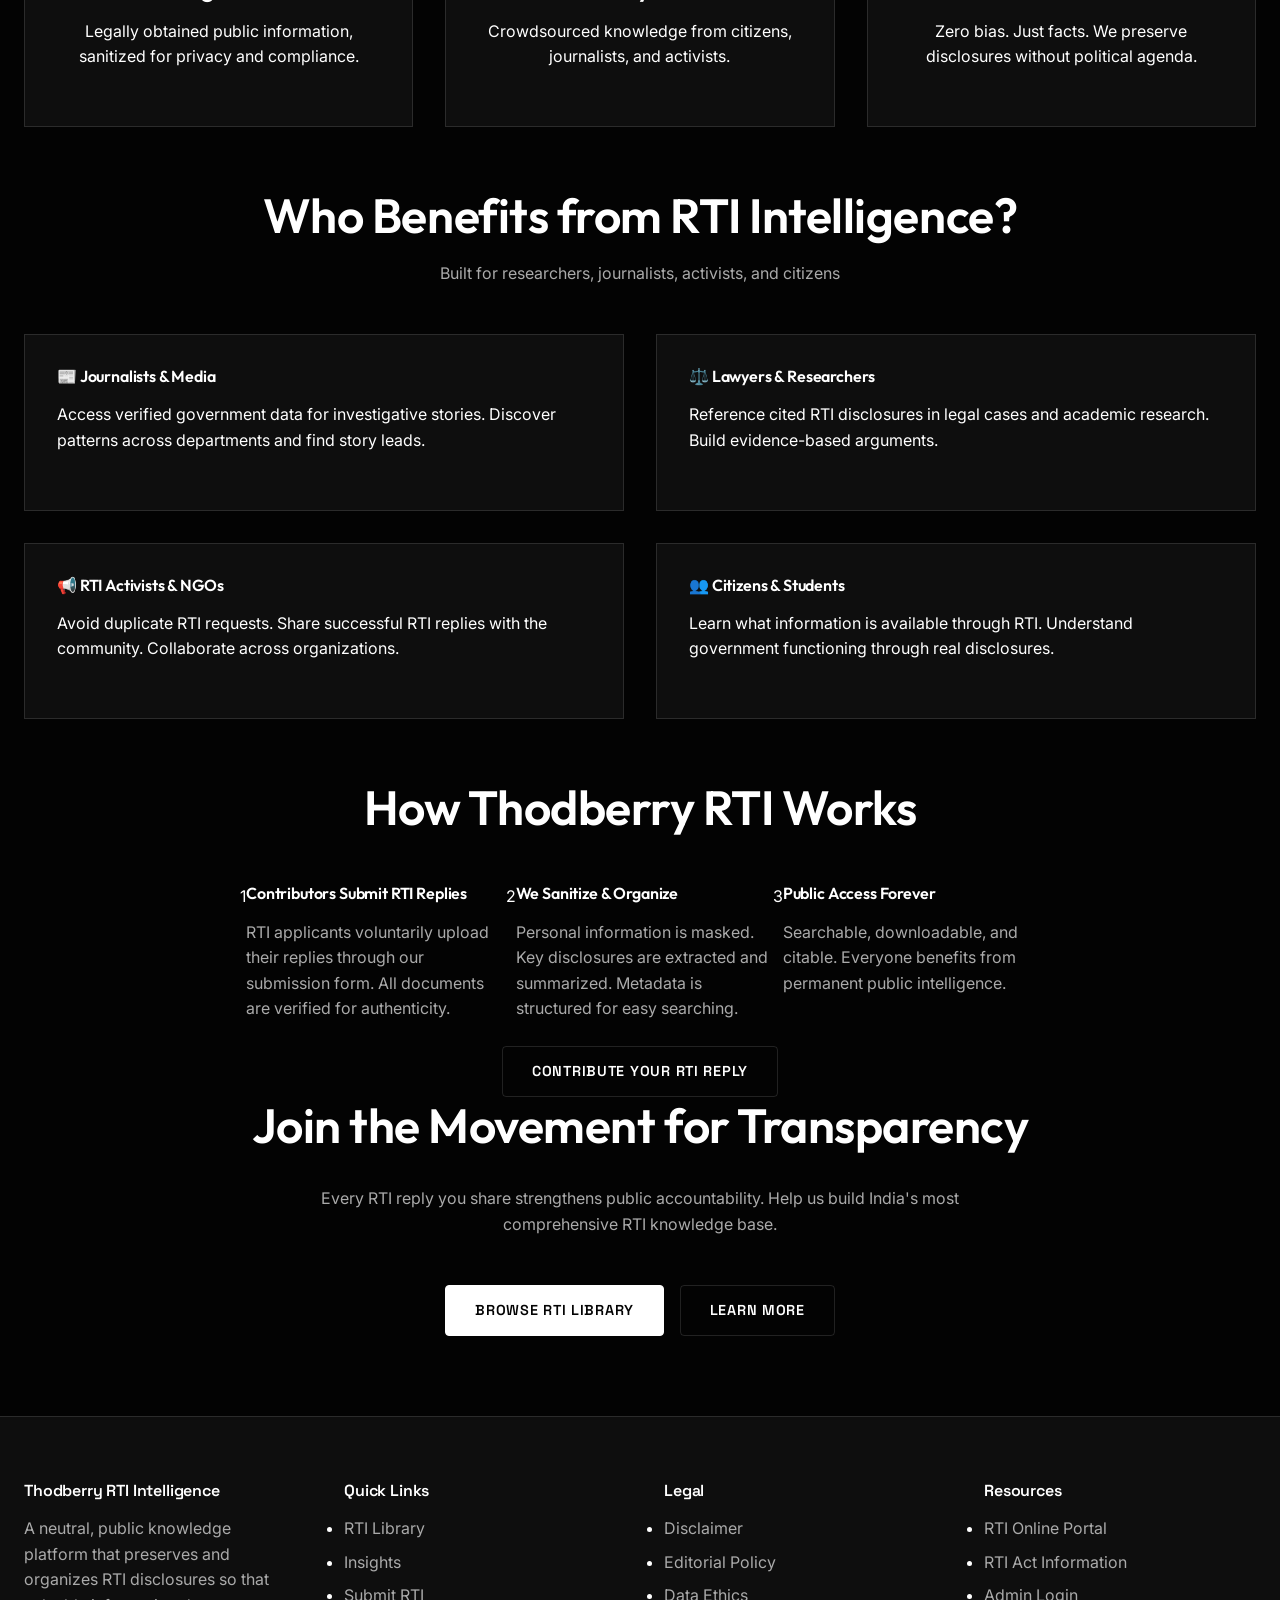
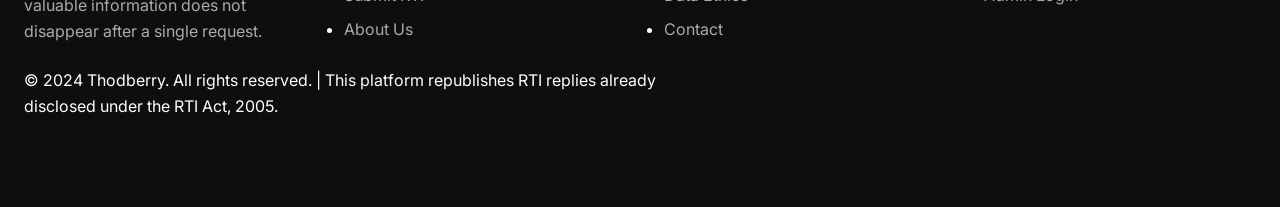
==== commit 6a02eeeb: "Update index.html" ====
--- a/index.html
+++ b/index.html
@@ -203,6 +203,9 @@
           </div>
         </div>
       </div>
+
+      <!-- Spacer -->
+      <div style="height: 60px;"></div>
     </div>
   </section>
 
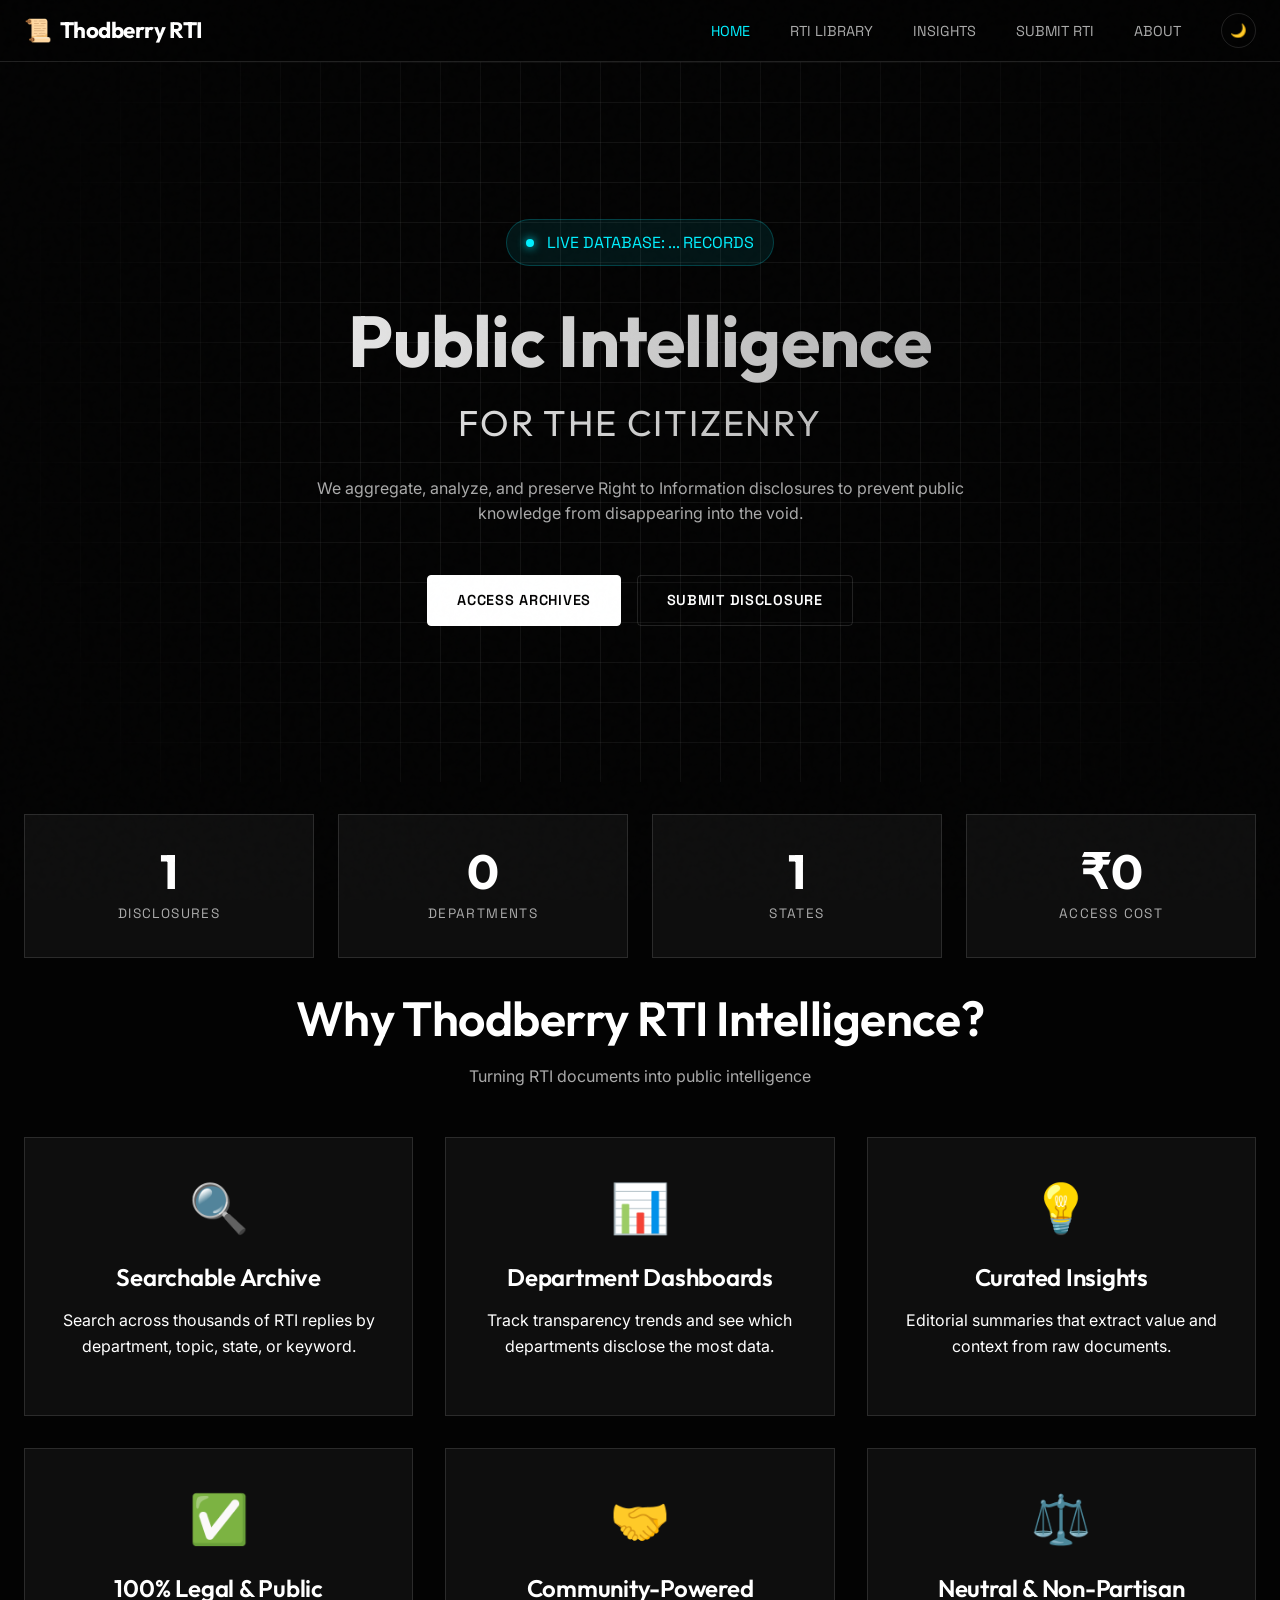
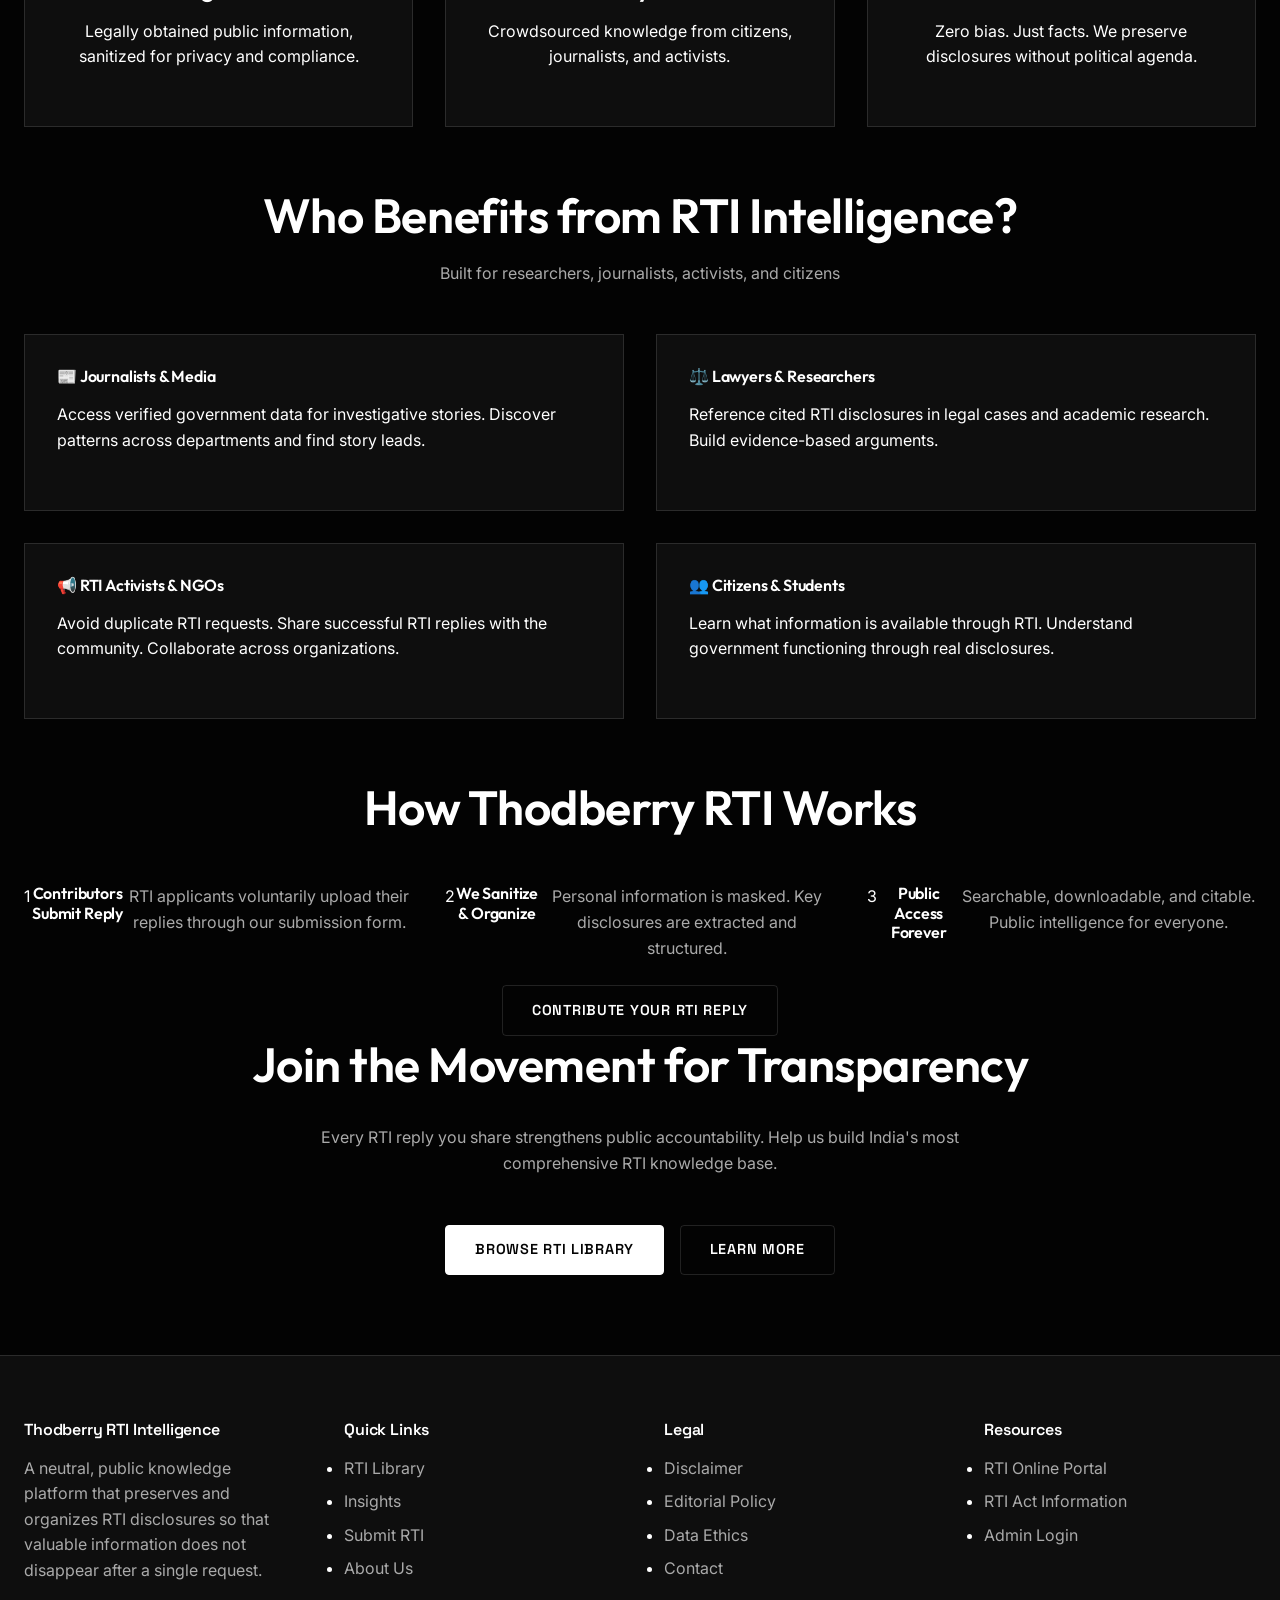
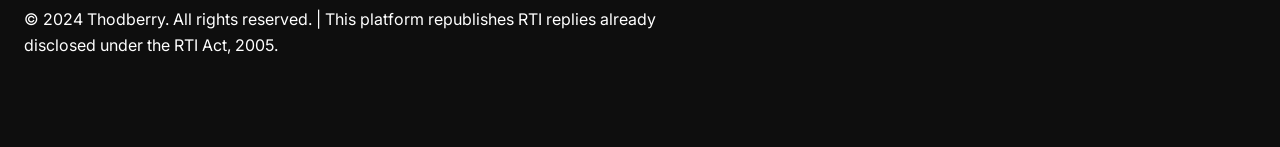
==== commit 35a574b4: "Update index.html" ====
--- a/index.html
+++ b/index.html
@@ -256,32 +256,32 @@
         <h2>How Thodberry RTI Works</h2>
       </div>
 
-      <div class="flex flex-col gap-6" style="max-width: 800px; margin: 0 auto;">
-        <div class="flex gap-6 items-center">
+      <div class="grid grid-3">
+        <!-- Step 1 -->
+        <div class="flex flex-col items-center text-center">
           <div class="step-number">1</div>
-          <div>
-            <h4>Contributors Submit RTI Replies</h4>
-            <p class="text-secondary">RTI applicants voluntarily upload their replies through our submission form. All
-              documents are verified for authenticity.</p>
-          </div>
-        </div>
-
-        <div class="flex gap-6 items-center">
+          <h4 class="mb-4">Contributors Submit Reply</h4>
+          <p class="text-secondary">
+            RTI applicants voluntarily upload their replies through our submission form.
+          </p>
+        </div>
+
+        <!-- Step 2 -->
+        <div class="flex flex-col items-center text-center">
           <div class="step-number">2</div>
-          <div>
-            <h4>We Sanitize & Organize</h4>
-            <p class="text-secondary">Personal information is masked. Key disclosures are extracted and summarized.
-              Metadata is structured for easy searching.</p>
-          </div>
-        </div>
-
-        <div class="flex gap-6 items-center">
+          <h4 class="mb-4">We Sanitize & Organize</h4>
+          <p class="text-secondary">
+            Personal information is masked. Key disclosures are extracted and structured.
+          </p>
+        </div>
+
+        <!-- Step 3 -->
+        <div class="flex flex-col items-center text-center">
           <div class="step-number">3</div>
-          <div>
-            <h4>Public Access Forever</h4>
-            <p class="text-secondary">Searchable, downloadable, and citable. Everyone benefits from permanent public
-              intelligence.</p>
-          </div>
+          <h4 class="mb-4">Public Access Forever</h4>
+          <p class="text-secondary">
+            Searchable, downloadable, and citable. Public intelligence for everyone.
+          </p>
         </div>
       </div>
 
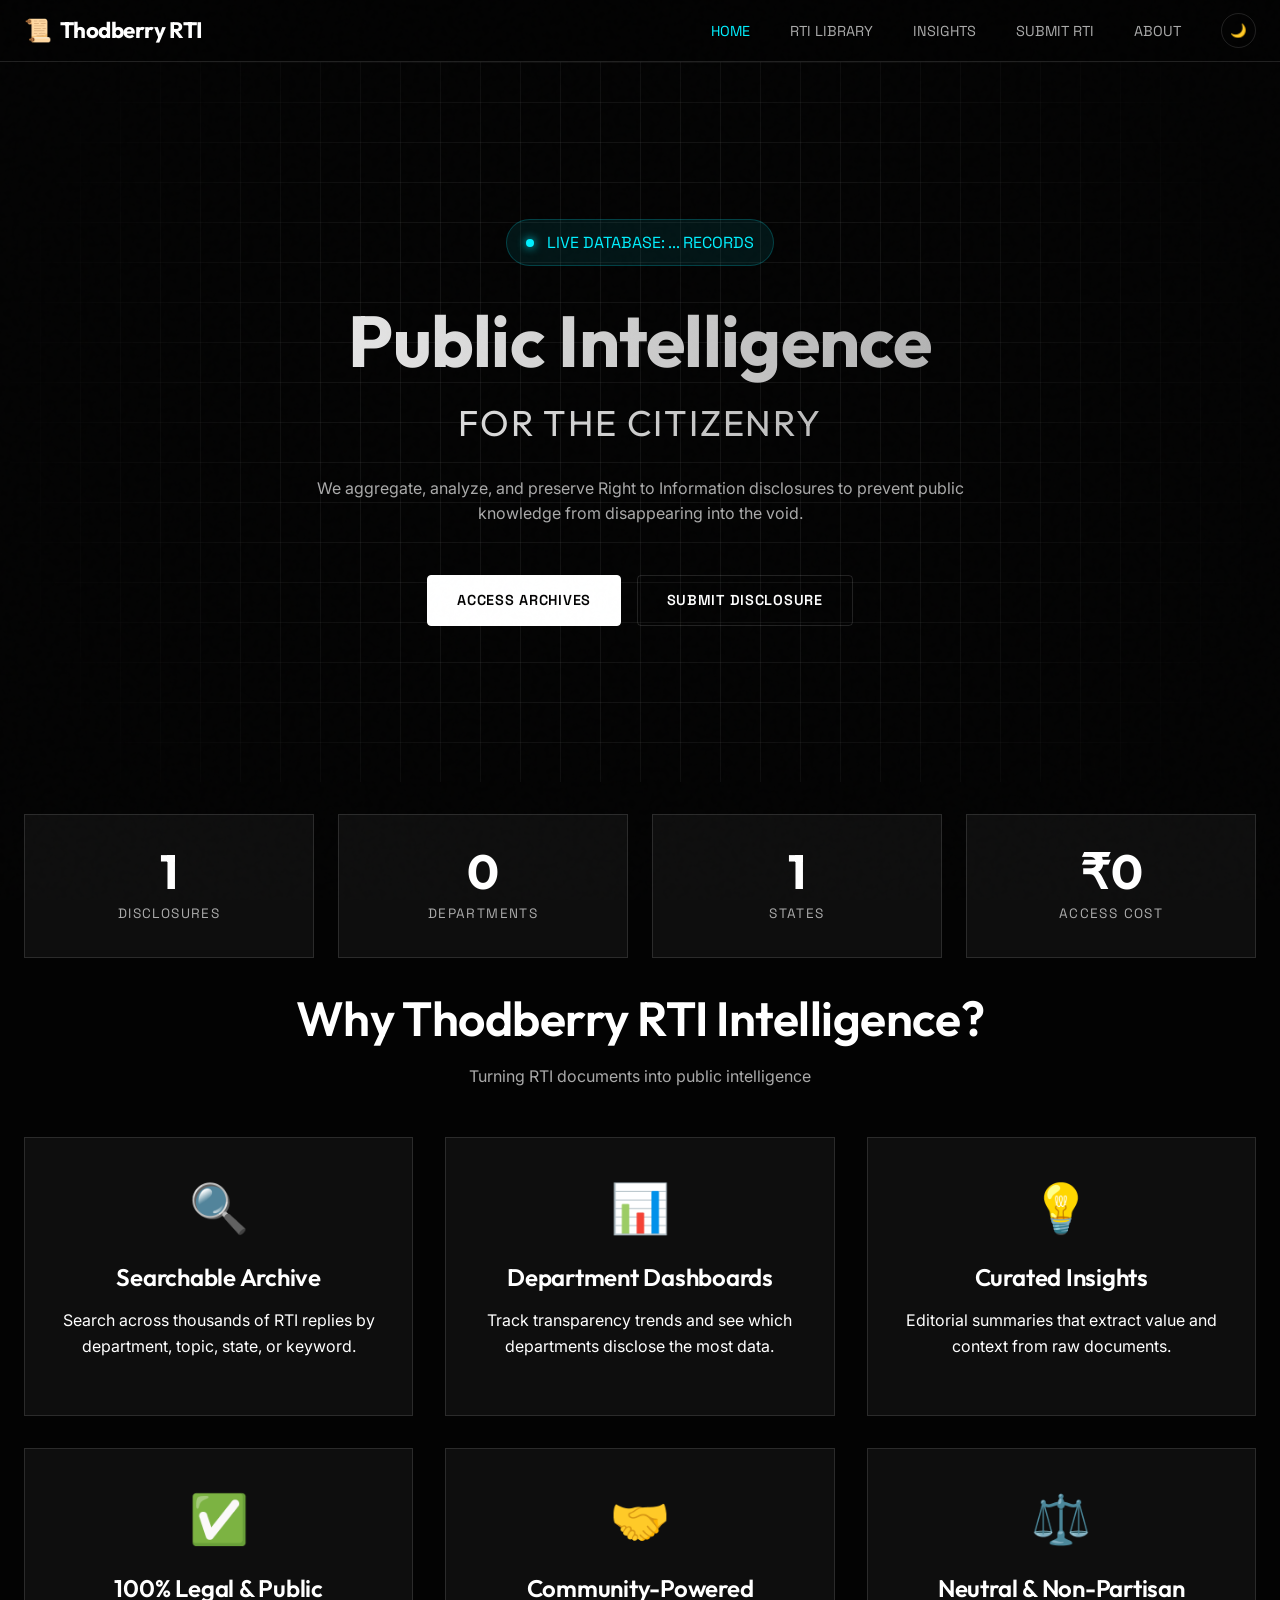
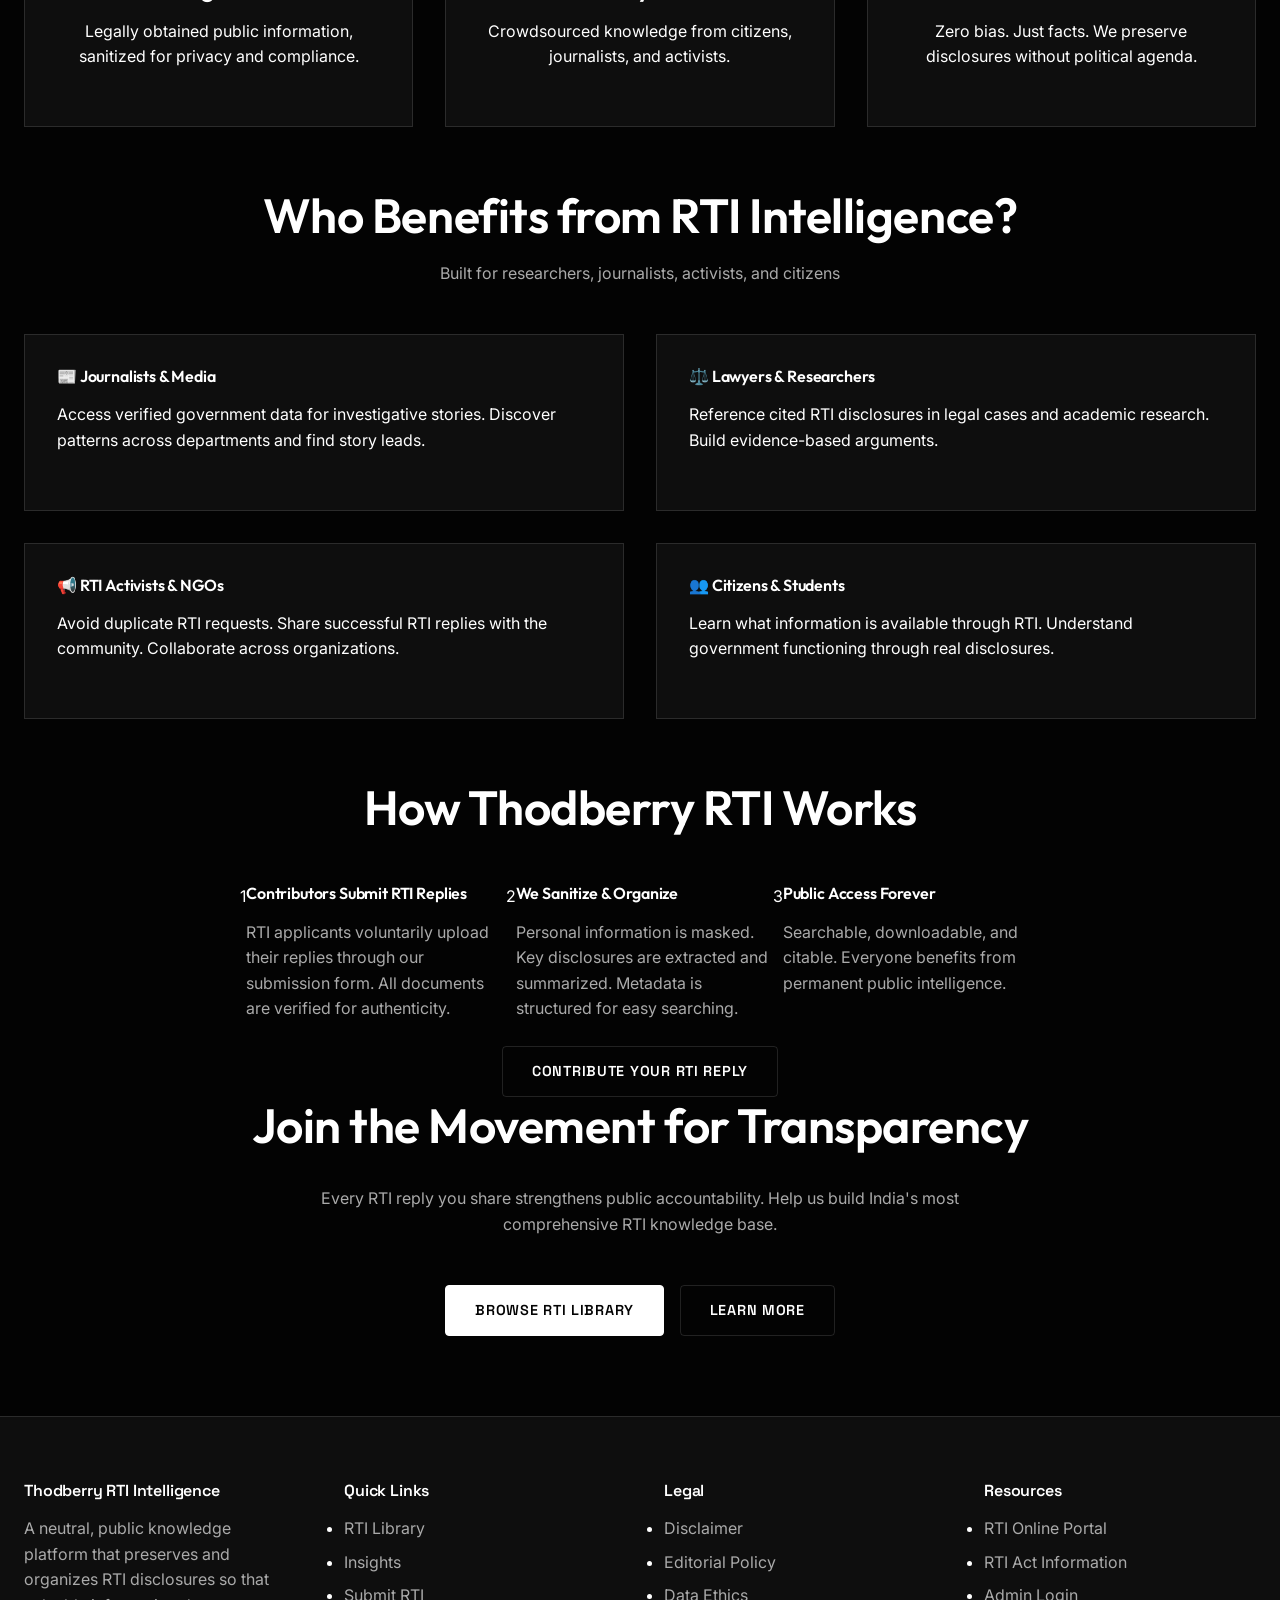
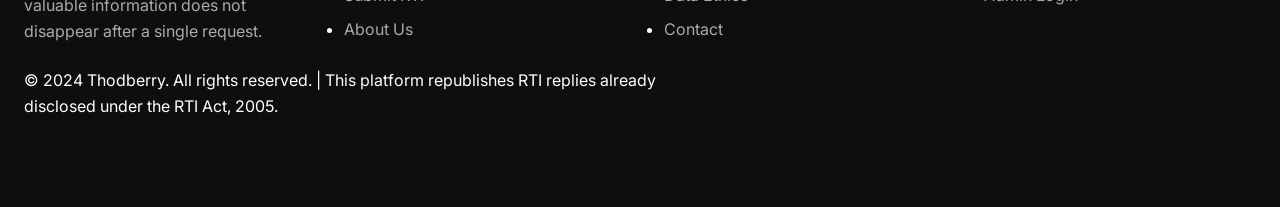
==== commit bcf078ec: "Update index.html" ====
--- a/index.html
+++ b/index.html
@@ -256,32 +256,32 @@
         <h2>How Thodberry RTI Works</h2>
       </div>
 
-      <div class="grid grid-3">
-        <!-- Step 1 -->
-        <div class="flex flex-col items-center text-center">
+      <div class="flex flex-col gap-6" style="max-width: 800px; margin: 0 auto;">
+        <div class="flex gap-6 items-center">
           <div class="step-number">1</div>
-          <h4 class="mb-4">Contributors Submit Reply</h4>
-          <p class="text-secondary">
-            RTI applicants voluntarily upload their replies through our submission form.
-          </p>
-        </div>
-
-        <!-- Step 2 -->
-        <div class="flex flex-col items-center text-center">
+          <div>
+            <h4>Contributors Submit RTI Replies</h4>
+            <p class="text-secondary">RTI applicants voluntarily upload their replies through our submission form. All
+              documents are verified for authenticity.</p>
+          </div>
+        </div>
+
+        <div class="flex gap-6 items-center">
           <div class="step-number">2</div>
-          <h4 class="mb-4">We Sanitize & Organize</h4>
-          <p class="text-secondary">
-            Personal information is masked. Key disclosures are extracted and structured.
-          </p>
-        </div>
-
-        <!-- Step 3 -->
-        <div class="flex flex-col items-center text-center">
+          <div>
+            <h4>We Sanitize & Organize</h4>
+            <p class="text-secondary">Personal information is masked. Key disclosures are extracted and summarized.
+              Metadata is structured for easy searching.</p>
+          </div>
+        </div>
+
+        <div class="flex gap-6 items-center">
           <div class="step-number">3</div>
-          <h4 class="mb-4">Public Access Forever</h4>
-          <p class="text-secondary">
-            Searchable, downloadable, and citable. Public intelligence for everyone.
-          </p>
+          <div>
+            <h4>Public Access Forever</h4>
+            <p class="text-secondary">Searchable, downloadable, and citable. Everyone benefits from permanent public
+              intelligence.</p>
+          </div>
         </div>
       </div>
 
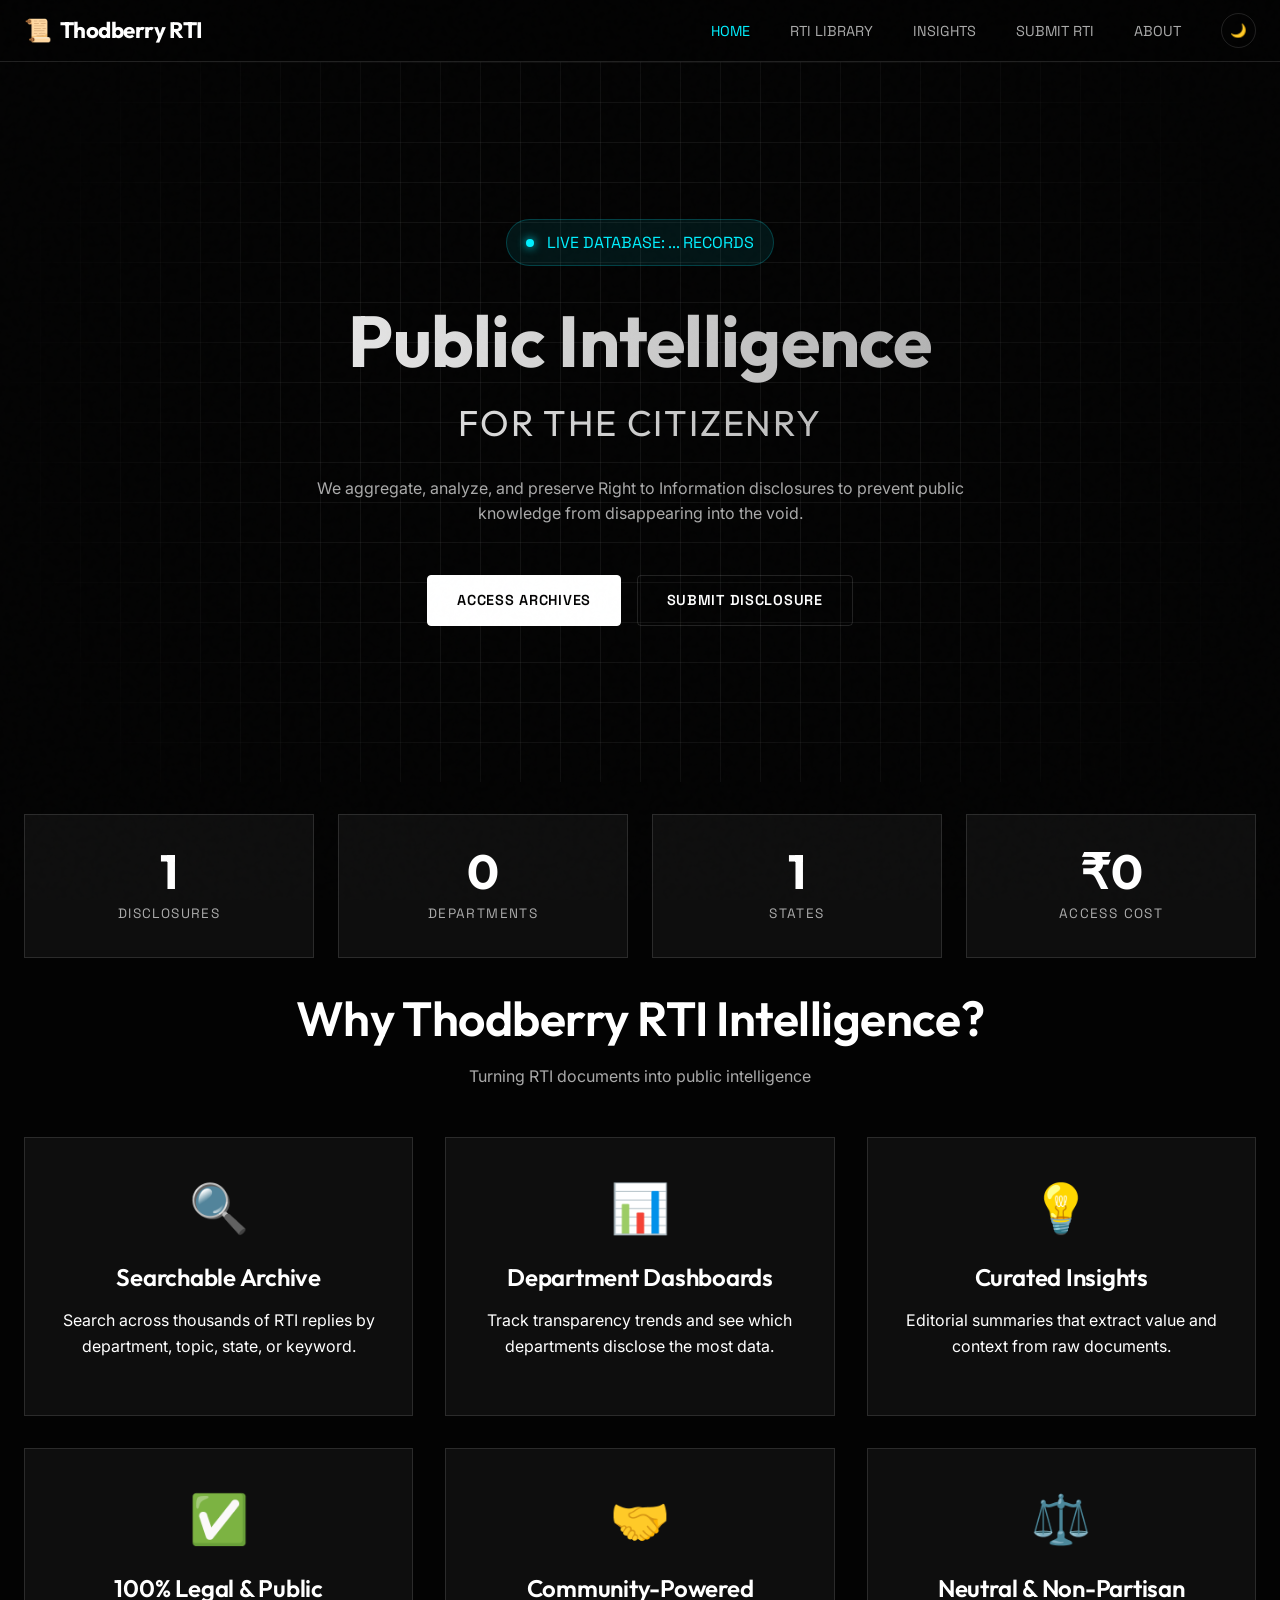
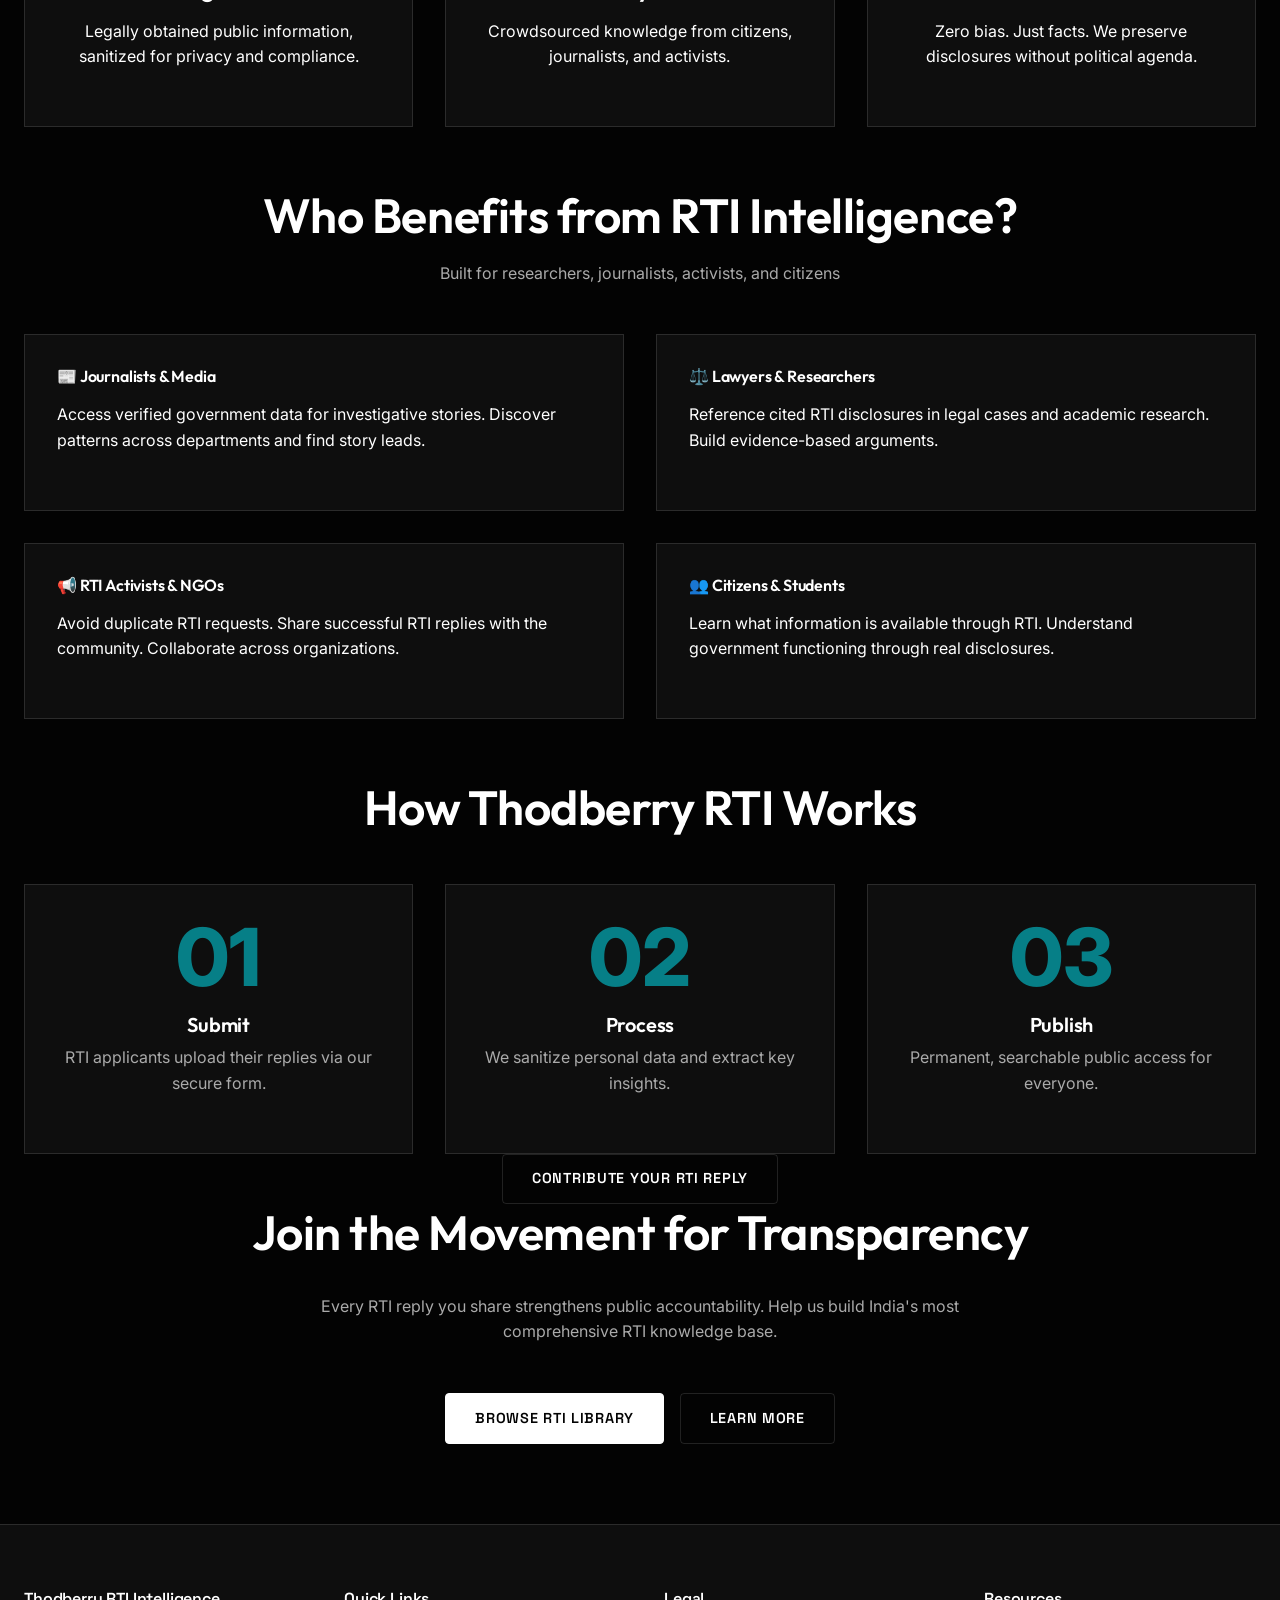
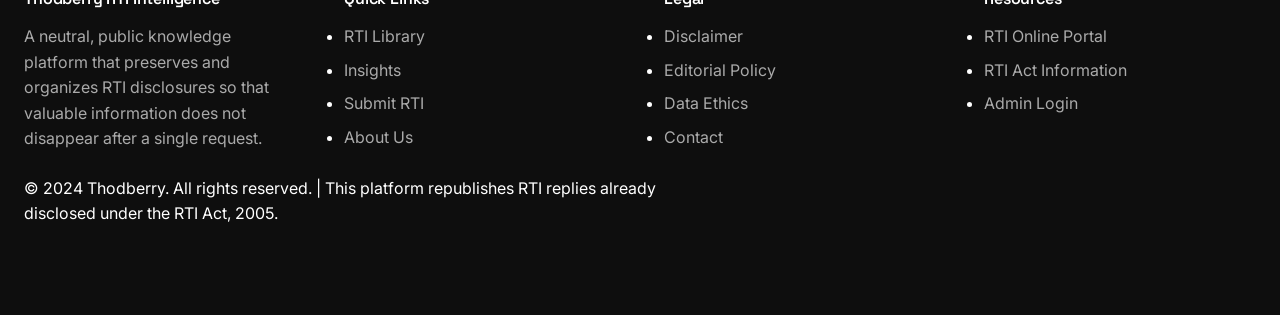
==== commit eee5c907: "Update index.html" ====
--- a/index.html
+++ b/index.html
@@ -256,32 +256,32 @@
         <h2>How Thodberry RTI Works</h2>
       </div>
 
-      <div class="flex flex-col gap-6" style="max-width: 800px; margin: 0 auto;">
-        <div class="flex gap-6 items-center">
-          <div class="step-number">1</div>
-          <div>
-            <h4>Contributors Submit RTI Replies</h4>
-            <p class="text-secondary">RTI applicants voluntarily upload their replies through our submission form. All
-              documents are verified for authenticity.</p>
-          </div>
-        </div>
-
-        <div class="flex gap-6 items-center">
-          <div class="step-number">2</div>
-          <div>
-            <h4>We Sanitize & Organize</h4>
-            <p class="text-secondary">Personal information is masked. Key disclosures are extracted and summarized.
-              Metadata is structured for easy searching.</p>
-          </div>
-        </div>
-
-        <div class="flex gap-6 items-center">
-          <div class="step-number">3</div>
-          <div>
-            <h4>Public Access Forever</h4>
-            <p class="text-secondary">Searchable, downloadable, and citable. Everyone benefits from permanent public
-              intelligence.</p>
-          </div>
+      <div class="grid grid-3">
+        <!-- Step 1 -->
+        <div class="card text-center">
+          <div
+            style="font-size: 5rem; font-weight: 800; color: var(--accent-primary); line-height: 1; margin-bottom: 1rem; opacity: 0.5;">
+            01</div>
+          <h4 style="font-size: 1.25rem; margin-bottom: 0.5rem;">Submit</h4>
+          <p class="text-secondary">RTI applicants upload their replies via our secure form.</p>
+        </div>
+
+        <!-- Step 2 -->
+        <div class="card text-center">
+          <div
+            style="font-size: 5rem; font-weight: 800; color: var(--accent-primary); line-height: 1; margin-bottom: 1rem; opacity: 0.5;">
+            02</div>
+          <h4 style="font-size: 1.25rem; margin-bottom: 0.5rem;">Process</h4>
+          <p class="text-secondary">We sanitize personal data and extract key insights.</p>
+        </div>
+
+        <!-- Step 3 -->
+        <div class="card text-center">
+          <div
+            style="font-size: 5rem; font-weight: 800; color: var(--accent-primary); line-height: 1; margin-bottom: 1rem; opacity: 0.5;">
+            03</div>
+          <h4 style="font-size: 1.25rem; margin-bottom: 0.5rem;">Publish</h4>
+          <p class="text-secondary">Permanent, searchable public access for everyone.</p>
         </div>
       </div>
 
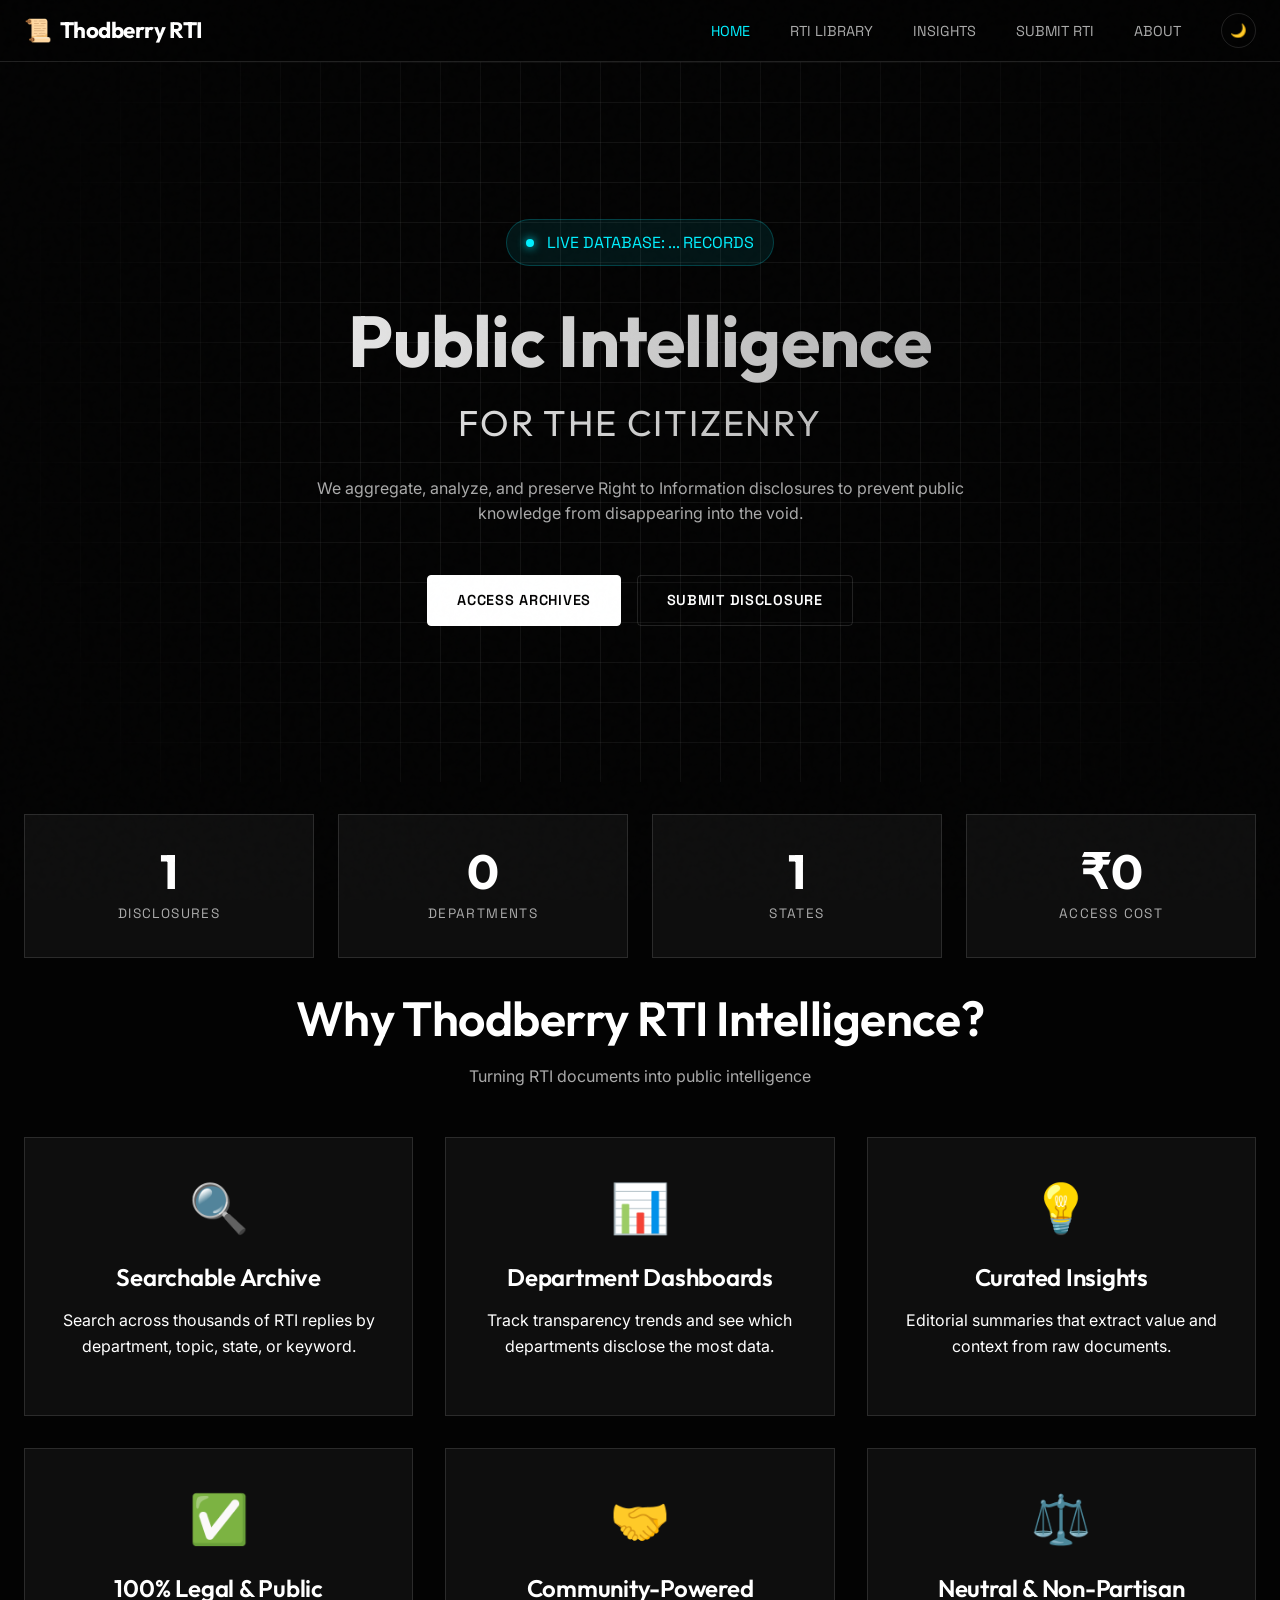
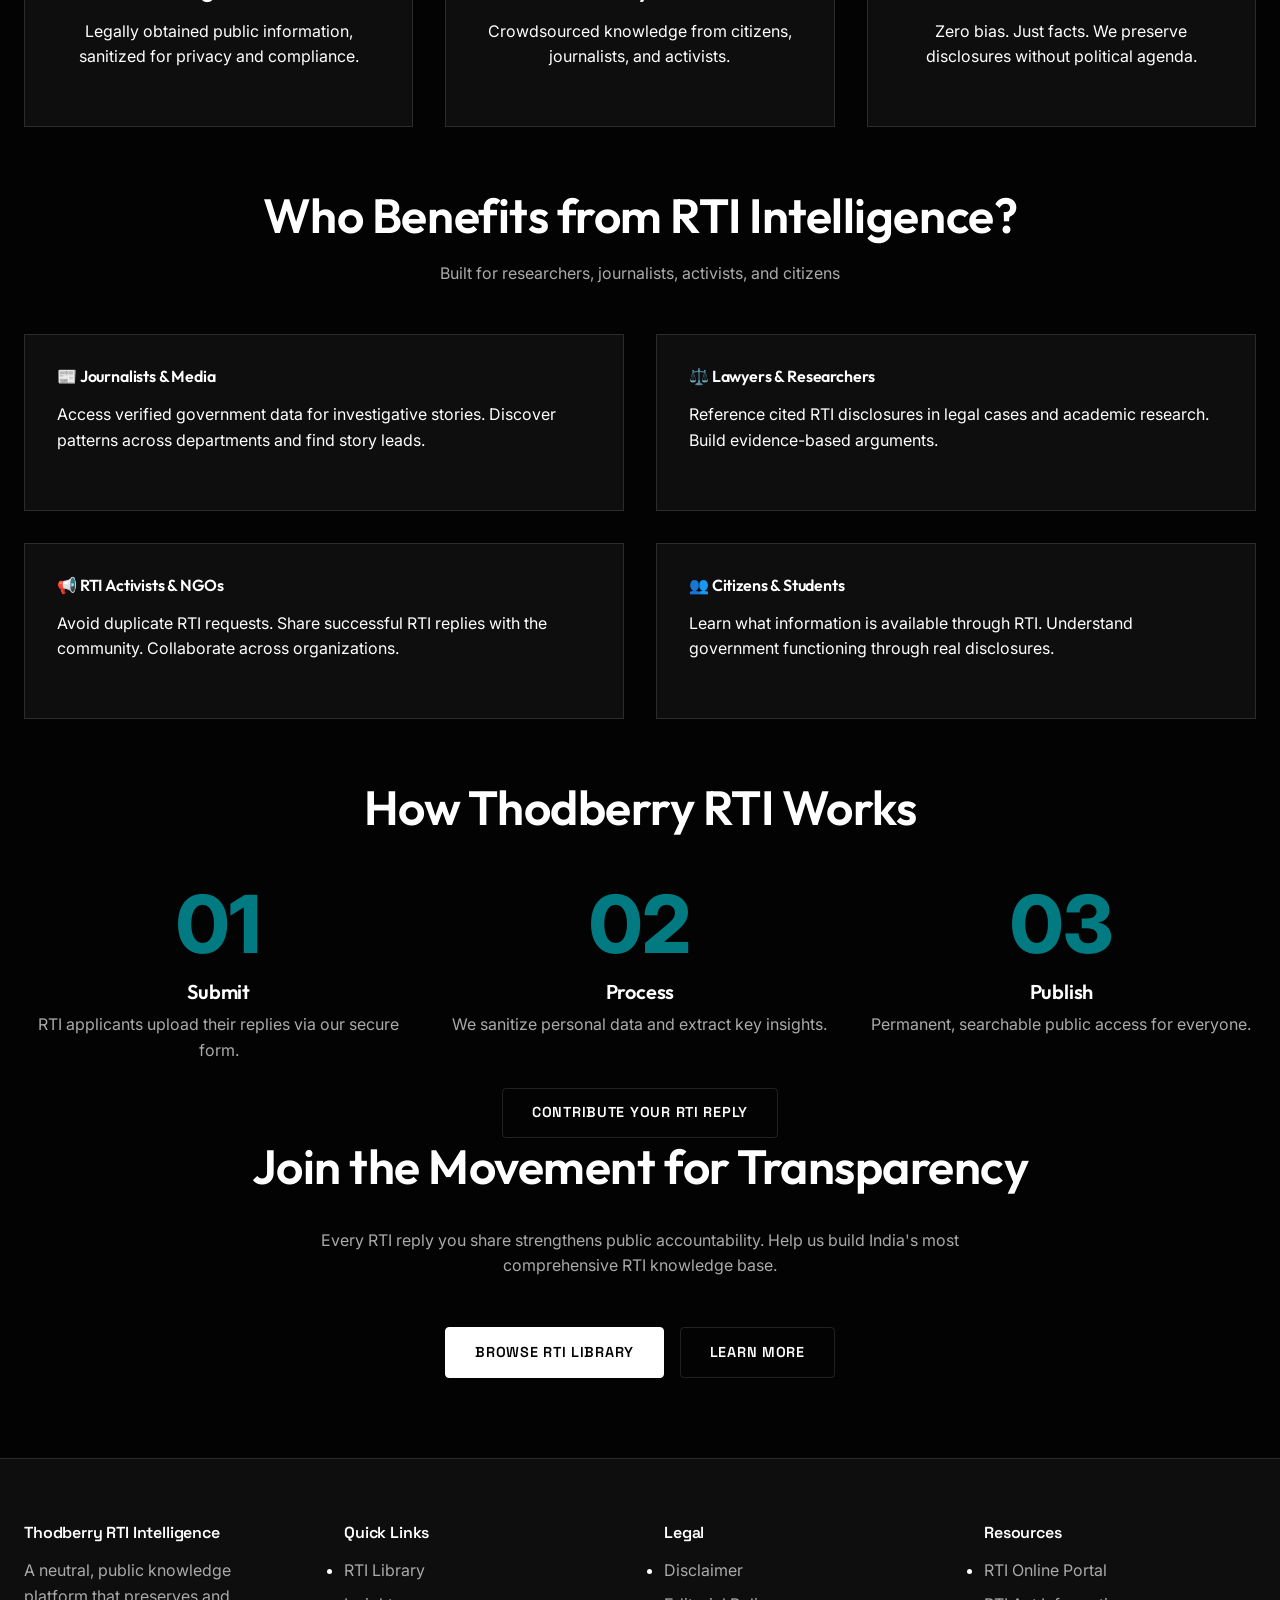
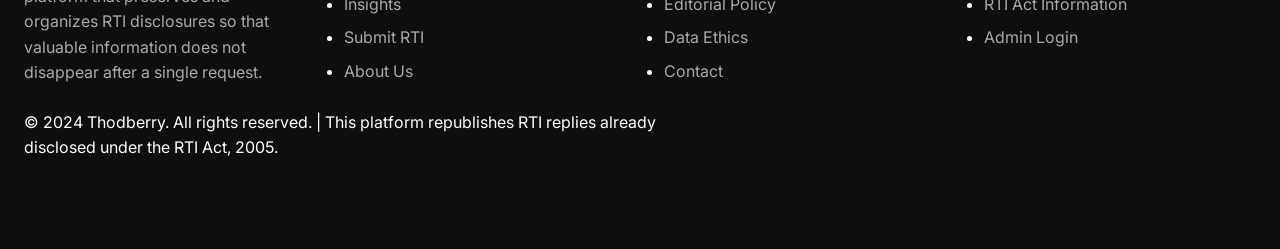
==== commit 808e0a13: "Update index.html" ====
--- a/index.html
+++ b/index.html
@@ -258,7 +258,7 @@
 
       <div class="grid grid-3">
         <!-- Step 1 -->
-        <div class="card text-center">
+        <div class="text-center">
           <div
             style="font-size: 5rem; font-weight: 800; color: var(--accent-primary); line-height: 1; margin-bottom: 1rem; opacity: 0.5;">
             01</div>
@@ -267,7 +267,7 @@
         </div>
 
         <!-- Step 2 -->
-        <div class="card text-center">
+        <div class="text-center">
           <div
             style="font-size: 5rem; font-weight: 800; color: var(--accent-primary); line-height: 1; margin-bottom: 1rem; opacity: 0.5;">
             02</div>
@@ -276,7 +276,7 @@
         </div>
 
         <!-- Step 3 -->
-        <div class="card text-center">
+        <div class="text-center">
           <div
             style="font-size: 5rem; font-weight: 800; color: var(--accent-primary); line-height: 1; margin-bottom: 1rem; opacity: 0.5;">
             03</div>
